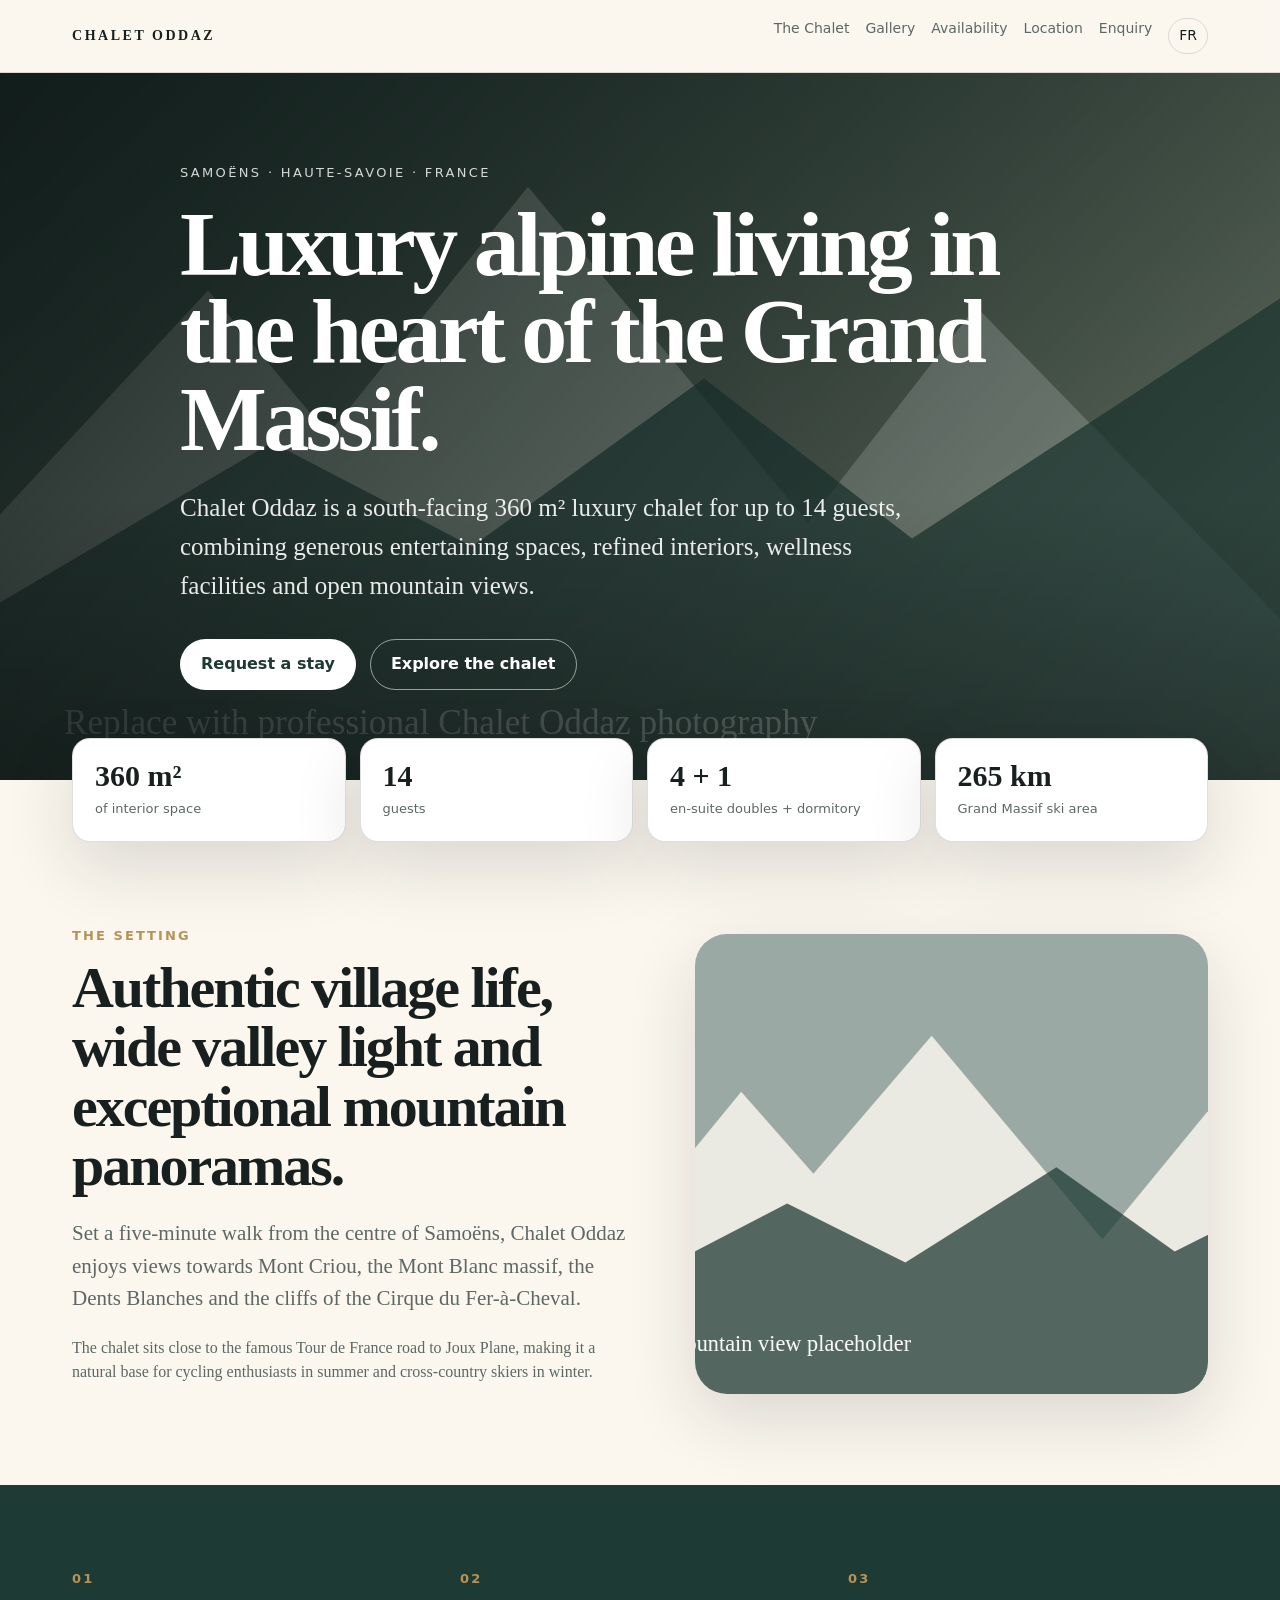
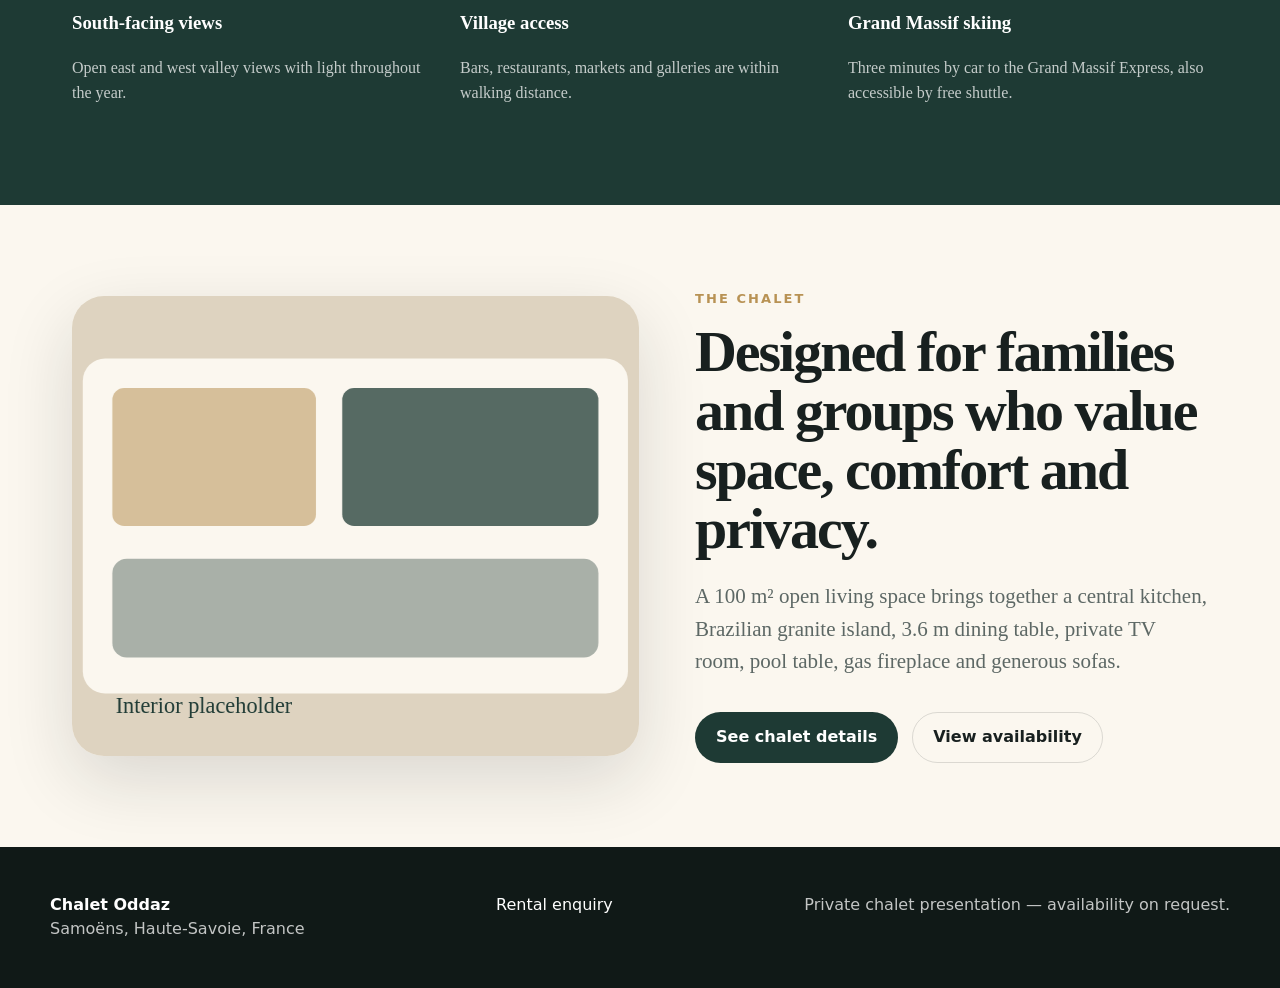
==== index.html @ 664455bd "Add files via upload" ====
<!doctype html>
<html lang="en">
<head>
  <meta charset="utf-8" />
  <meta name="viewport" content="width=device-width, initial-scale=1" />
  <title>Chalet Oddaz Samoëns | Luxury chalet in Haute-Savoie</title>
  <meta name="description" content="A 360 m² luxury chalet in Samoëns, Haute-Savoie, sleeping up to 14 guests with panoramic mountain views, wellness area and year-round alpine living." />
  <link rel="stylesheet" href="/assets/styles.css" />
  <link rel="alternate" hreflang="en" href="/" />
  <link rel="alternate" hreflang="fr" href="/fr/" />
</head>
<body>
<header class="site-header">
  <nav class="nav" aria-label="Main navigation">
    <a class="brand" href="/">Chalet Oddaz</a>
    <div class="nav-links">
      <a href="/chalet/">The Chalet</a>
      <a href="/gallery/">Gallery</a>
      <a href="/availability/">Availability</a>
      <a href="/location/">Location</a>
      <a href="/enquiry/">Enquiry</a>
      <a class="lang" href="/fr/">FR</a>
    </div>
  </nav>
</header>

<main>
<section class="hero">
  <div class="hero-inner">
    <p class="eyebrow">Samoëns · Haute-Savoie · France</p>
    <h1>Luxury alpine living in the heart of the Grand Massif.</h1>
    <p class="hero-copy">Chalet Oddaz is a south-facing 360 m² luxury chalet for up to 14 guests, combining generous entertaining spaces, refined interiors, wellness facilities and open mountain views.</p>
    <div class="actions">
      <a class="button primary" href="/enquiry/">Request a stay</a>
      <a class="button secondary" href="/chalet/">Explore the chalet</a>
    </div>
  </div>
</section>
<section class="feature-strip">
  <div class="stats">
    <div class="stat"><strong>360 m²</strong><span>of interior space</span></div>
    <div class="stat"><strong>14</strong><span>guests</span></div>
    <div class="stat"><strong>4 + 1</strong><span>en-suite doubles + dormitory</span></div>
    <div class="stat"><strong>265 km</strong><span>Grand Massif ski area</span></div>
  </div>
</section>
<section class="section split">
  <div>
    <p class="kicker">The setting</p>
    <h2>Authentic village life, wide valley light and exceptional mountain panoramas.</h2>
    <p class="lead">Set a five-minute walk from the centre of Samoëns, Chalet Oddaz enjoys views towards Mont Criou, the Mont Blanc massif, the Dents Blanches and the cliffs of the Cirque du Fer-à-Cheval.</p>
    <p class="muted">The chalet sits close to the famous Tour de France road to Joux Plane, making it a natural base for cycling enthusiasts in summer and cross-country skiers in winter.</p>
  </div>
  <div class="image-panel second" role="img" aria-label="Mountain view placeholder"></div>
</section>
<section class="band">
  <div class="section grid three">
    <div><p class="kicker">01</p><h3>South-facing views</h3><p class="muted">Open east and west valley views with light throughout the year.</p></div>
    <div><p class="kicker">02</p><h3>Village access</h3><p class="muted">Bars, restaurants, markets and galleries are within walking distance.</p></div>
    <div><p class="kicker">03</p><h3>Grand Massif skiing</h3><p class="muted">Three minutes by car to the Grand Massif Express, also accessible by free shuttle.</p></div>
  </div>
</section>
<section class="section split">
  <div class="image-panel" role="img" aria-label="Interior placeholder"></div>
  <div>
    <p class="kicker">The chalet</p>
    <h2>Designed for families and groups who value space, comfort and privacy.</h2>
    <p class="lead">A 100 m² open living space brings together a central kitchen, Brazilian granite island, 3.6 m dining table, private TV room, pool table, gas fireplace and generous sofas.</p>
    <div class="actions"><a class="button dark" href="/chalet/">See chalet details</a><a class="button light" href="/availability/">View availability</a></div>
  </div>
</section>
</main>

<footer class="footer">
  <div class="footer-inner">
    <div><strong>Chalet Oddaz</strong><br>Samoëns, Haute-Savoie, France</div>
    <div><a href="/enquiry/">Rental enquiry</a></div>
    <div>Private chalet presentation — availability on request.</div>
  </div>
</footer>
<script src="/assets/site.js"></script>
</body>
</html>
---- assets/styles.css ----
:root {
  --ink: #18201f;
  --muted: #5d6865;
  --stone: #f4f0e8;
  --stone-2: #e8dfd1;
  --cream: #fbf7ef;
  --pine: #1e3a34;
  --pine-2: #2d5a4e;
  --gold: #b89254;
  --line: rgba(24, 32, 31, .14);
  --white: #ffffff;
  --shadow: 0 24px 70px rgba(20, 28, 27, .14);
  --radius: 24px;
  font-family: ui-serif, Georgia, Cambria, "Times New Roman", Times, serif;
}

* { box-sizing: border-box; }
html { scroll-behavior: smooth; }
body {
  margin: 0;
  color: var(--ink);
  background: var(--cream);
  line-height: 1.55;
}
a { color: inherit; }
img { max-width: 100%; display: block; }

.site-header {
  position: sticky;
  top: 0;
  z-index: 10;
  background: rgba(251, 247, 239, .90);
  border-bottom: 1px solid var(--line);
  backdrop-filter: blur(14px);
}
.nav {
  max-width: 1180px;
  margin: 0 auto;
  padding: 18px 22px;
  display: flex;
  align-items: center;
  justify-content: space-between;
  gap: 20px;
}
.brand {
  text-decoration: none;
  letter-spacing: .18em;
  text-transform: uppercase;
  font-size: 14px;
  font-weight: 700;
}
.nav-links {
  display: flex;
  flex-wrap: wrap;
  justify-content: flex-end;
  gap: 16px;
  font-family: ui-sans-serif, system-ui, -apple-system, BlinkMacSystemFont, "Segoe UI", sans-serif;
  font-size: 14px;
}
.nav-links a {
  text-decoration: none;
  color: var(--muted);
}
.nav-links a:hover { color: var(--ink); }
.lang {
  border: 1px solid var(--line);
  padding: 6px 10px;
  border-radius: 999px;
  color: var(--ink) !important;
}

.hero {
  min-height: 78vh;
  position: relative;
  display: grid;
  place-items: end start;
  padding: 90px 22px;
  color: var(--white);
  overflow: hidden;
  background: linear-gradient(130deg, rgba(15,26,24,.92), rgba(30,58,52,.48)), url('/assets/hero-placeholder.svg') center/cover no-repeat;
}
.hero::after {
  content: "";
  position: absolute;
  inset: auto 0 0 0;
  height: 40%;
  background: linear-gradient(transparent, rgba(0,0,0,.35));
}
.hero-inner {
  position: relative;
  z-index: 1;
  max-width: 920px;
  margin: 0 auto;
  width: min(1180px, 100%);
}
.eyebrow {
  font-family: ui-sans-serif, system-ui, -apple-system, BlinkMacSystemFont, "Segoe UI", sans-serif;
  text-transform: uppercase;
  letter-spacing: .18em;
  font-size: 13px;
  color: rgba(255,255,255,.82);
  margin: 0 0 18px;
}
h1 {
  margin: 0;
  font-size: clamp(46px, 8vw, 92px);
  line-height: .95;
  letter-spacing: -.04em;
  max-width: 920px;
}
.hero-copy {
  max-width: 760px;
  font-size: clamp(18px, 2.3vw, 25px);
  color: rgba(255,255,255,.90);
  margin: 26px 0 0;
}
.actions { display: flex; flex-wrap: wrap; gap: 14px; margin-top: 34px; }
.button {
  display: inline-flex;
  align-items: center;
  justify-content: center;
  min-height: 48px;
  padding: 12px 20px;
  border-radius: 999px;
  text-decoration: none;
  font-family: ui-sans-serif, system-ui, -apple-system, BlinkMacSystemFont, "Segoe UI", sans-serif;
  font-weight: 650;
  border: 1px solid transparent;
}
.button.primary { background: var(--white); color: var(--pine); }
.button.secondary { border-color: rgba(255,255,255,.55); color: var(--white); }
.button.dark { background: var(--pine); color: var(--white); }
.button.light { border-color: var(--line); color: var(--ink); }

main { overflow: hidden; }
.section {
  max-width: 1180px;
  margin: 0 auto;
  padding: 84px 22px;
}
.section.tight { padding-top: 48px; padding-bottom: 48px; }
.grid { display: grid; gap: 28px; }
.grid.two { grid-template-columns: repeat(2, minmax(0, 1fr)); }
.grid.three { grid-template-columns: repeat(3, minmax(0, 1fr)); }
.grid.four { grid-template-columns: repeat(4, minmax(0, 1fr)); }
.card {
  background: rgba(255,255,255,.62);
  border: 1px solid var(--line);
  border-radius: var(--radius);
  padding: 28px;
  box-shadow: 0 10px 28px rgba(20, 28, 27, .05);
}
.card h3 { margin-top: 0; font-size: 24px; line-height: 1.1; }
.card p:last-child, .card ul:last-child { margin-bottom: 0; }
.kicker {
  font-family: ui-sans-serif, system-ui, -apple-system, BlinkMacSystemFont, "Segoe UI", sans-serif;
  text-transform: uppercase;
  letter-spacing: .16em;
  color: var(--gold);
  font-size: 13px;
  font-weight: 700;
  margin: 0 0 12px;
}
h2 {
  margin: 0 0 22px;
  font-size: clamp(32px, 5vw, 58px);
  line-height: 1.02;
  letter-spacing: -.035em;
}
.lead {
  max-width: 820px;
  font-size: 21px;
  color: var(--muted);
}
.muted { color: var(--muted); }
.feature-strip {
  margin-top: -42px;
  position: relative;
  z-index: 2;
}
.stats {
  max-width: 1180px;
  margin: 0 auto;
  padding: 0 22px;
  display: grid;
  grid-template-columns: repeat(4, minmax(0, 1fr));
  gap: 14px;
}
.stat {
  background: var(--white);
  border-radius: 18px;
  padding: 22px;
  box-shadow: var(--shadow);
  border: 1px solid var(--line);
}
.stat strong { display: block; font-size: 30px; line-height: 1; }
.stat span { display: block; margin-top: 8px; color: var(--muted); font-family: ui-sans-serif, system-ui, -apple-system, BlinkMacSystemFont, "Segoe UI", sans-serif; font-size: 13px; }
.image-panel {
  min-height: 460px;
  border-radius: 32px;
  background: url('/assets/interior-placeholder.svg') center/cover no-repeat;
  box-shadow: var(--shadow);
}
.image-panel.second { background-image: url('/assets/view-placeholder.svg'); }
.split {
  display: grid;
  grid-template-columns: minmax(0, 1.05fr) minmax(0, .95fr);
  gap: 56px;
  align-items: center;
}
.list-clean { padding-left: 20px; }
.list-clean li { margin: 9px 0; }
.band {
  background: var(--pine);
  color: var(--white);
}
.band .muted, .band .lead { color: rgba(255,255,255,.74); }
.gallery-grid {
  display: grid;
  grid-template-columns: repeat(3, minmax(0, 1fr));
  gap: 16px;
}
.placeholder-photo {
  min-height: 270px;
  border-radius: 22px;
  background: linear-gradient(135deg, #d8c9b4, #75877f);
  display: grid;
  place-items: end start;
  padding: 18px;
  color: white;
  font-family: ui-sans-serif, system-ui, -apple-system, BlinkMacSystemFont, "Segoe UI", sans-serif;
  font-weight: 650;
}
.placeholder-photo.tall { min-height: 430px; grid-row: span 2; }
.availability-table {
  width: 100%;
  border-collapse: collapse;
  overflow: hidden;
  border-radius: 18px;
  background: var(--white);
  box-shadow: var(--shadow);
}
.availability-table th,
.availability-table td {
  text-align: left;
  padding: 16px 18px;
  border-bottom: 1px solid var(--line);
  font-family: ui-sans-serif, system-ui, -apple-system, BlinkMacSystemFont, "Segoe UI", sans-serif;
}
.availability-table th { background: var(--stone); font-size: 13px; text-transform: uppercase; letter-spacing: .12em; }
.status {
  display: inline-flex;
  padding: 6px 10px;
  border-radius: 999px;
  font-size: 13px;
  font-weight: 700;
}
.status.available { background: #e4f0e7; color: #245139; }
.status.reserved { background: #eee1d2; color: #6c4722; }
.status.pending { background: #ece8f6; color: #4e3d79; }
.status.closed { background: #eee; color: #555; }
.notice {
  padding: 18px 22px;
  background: var(--stone);
  border: 1px solid var(--line);
  border-radius: 18px;
}
.footer {
  background: #101917;
  color: rgba(255,255,255,.75);
  padding: 46px 22px;
  font-family: ui-sans-serif, system-ui, -apple-system, BlinkMacSystemFont, "Segoe UI", sans-serif;
}
.footer-inner {
  max-width: 1180px;
  margin: 0 auto;
  display: flex;
  flex-wrap: wrap;
  justify-content: space-between;
  gap: 20px;
}
.footer strong { color: white; }
.footer a { color: white; text-decoration: none; }

@media (max-width: 900px) {
  .nav { align-items: flex-start; flex-direction: column; }
  .nav-links { justify-content: flex-start; }
  .grid.two, .grid.three, .grid.four, .split, .stats { grid-template-columns: 1fr; }
  .gallery-grid { grid-template-columns: 1fr; }
  .hero { min-height: 70vh; }
}
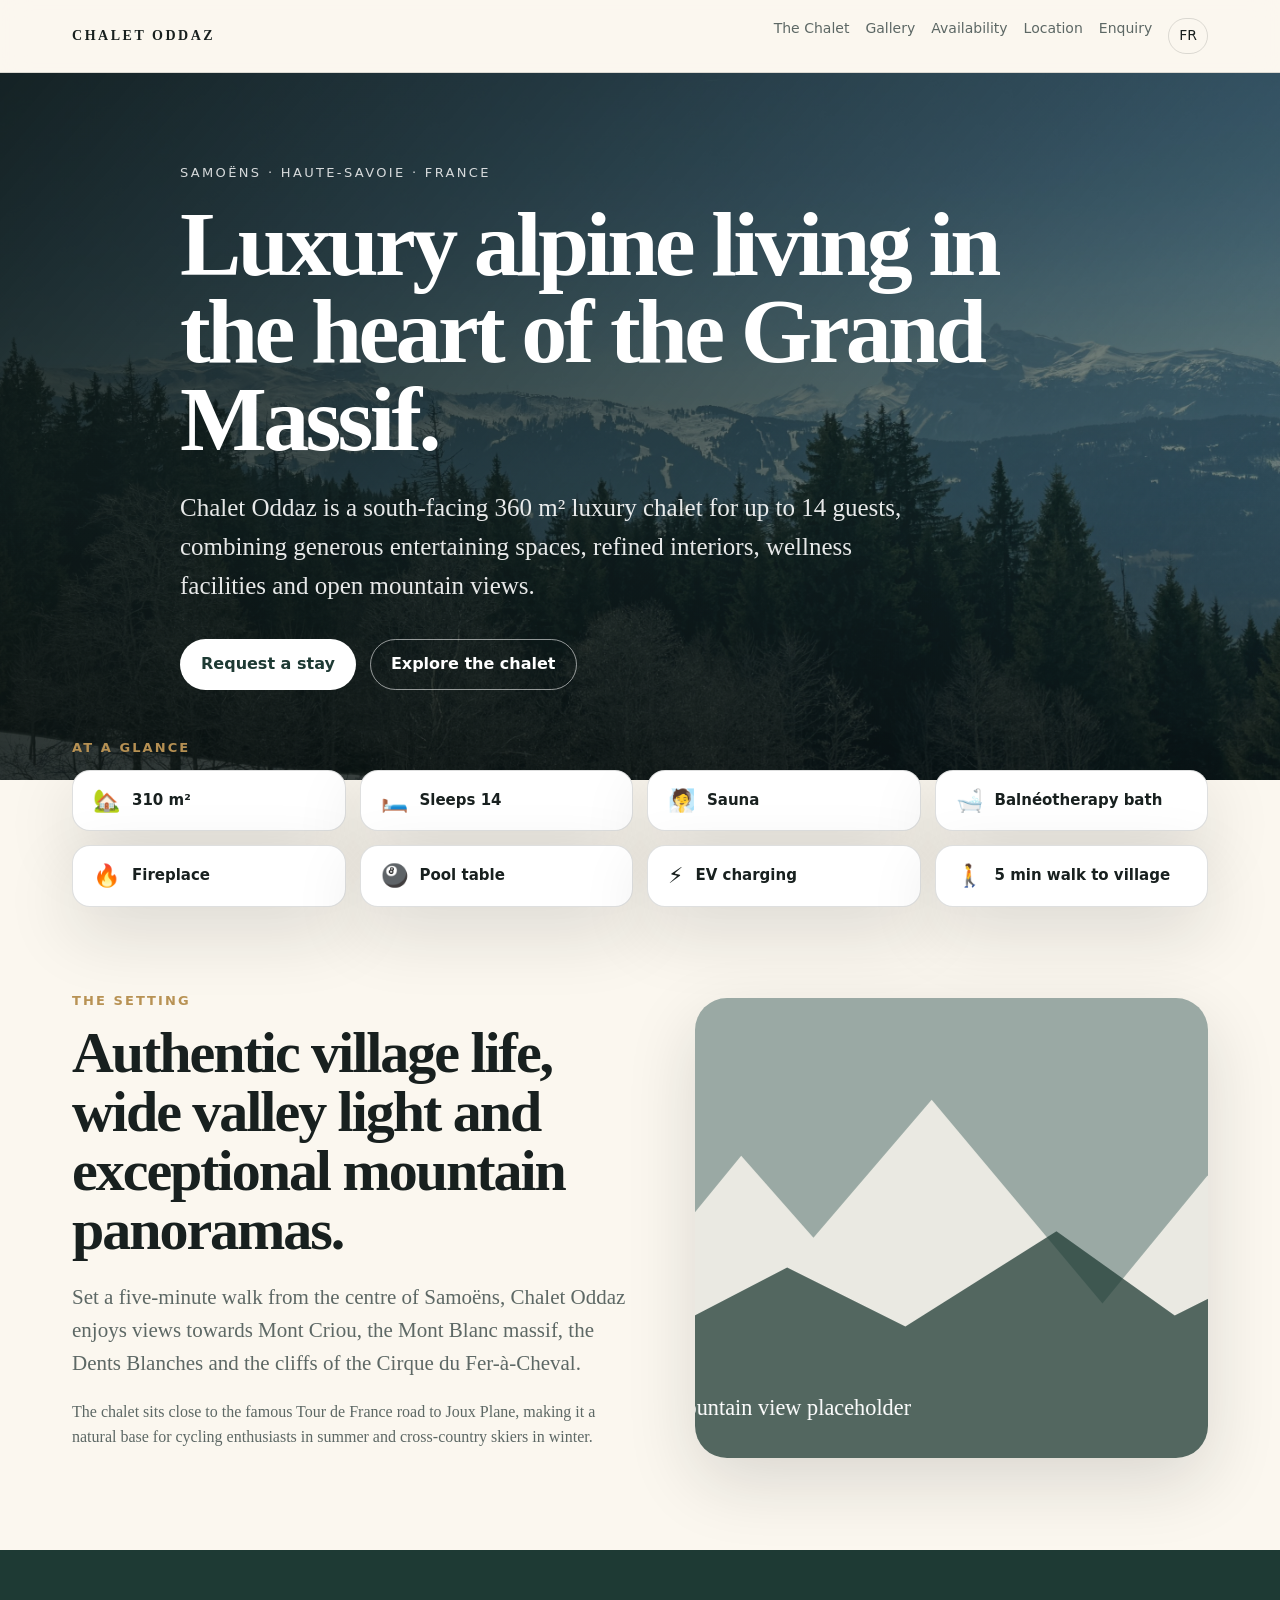
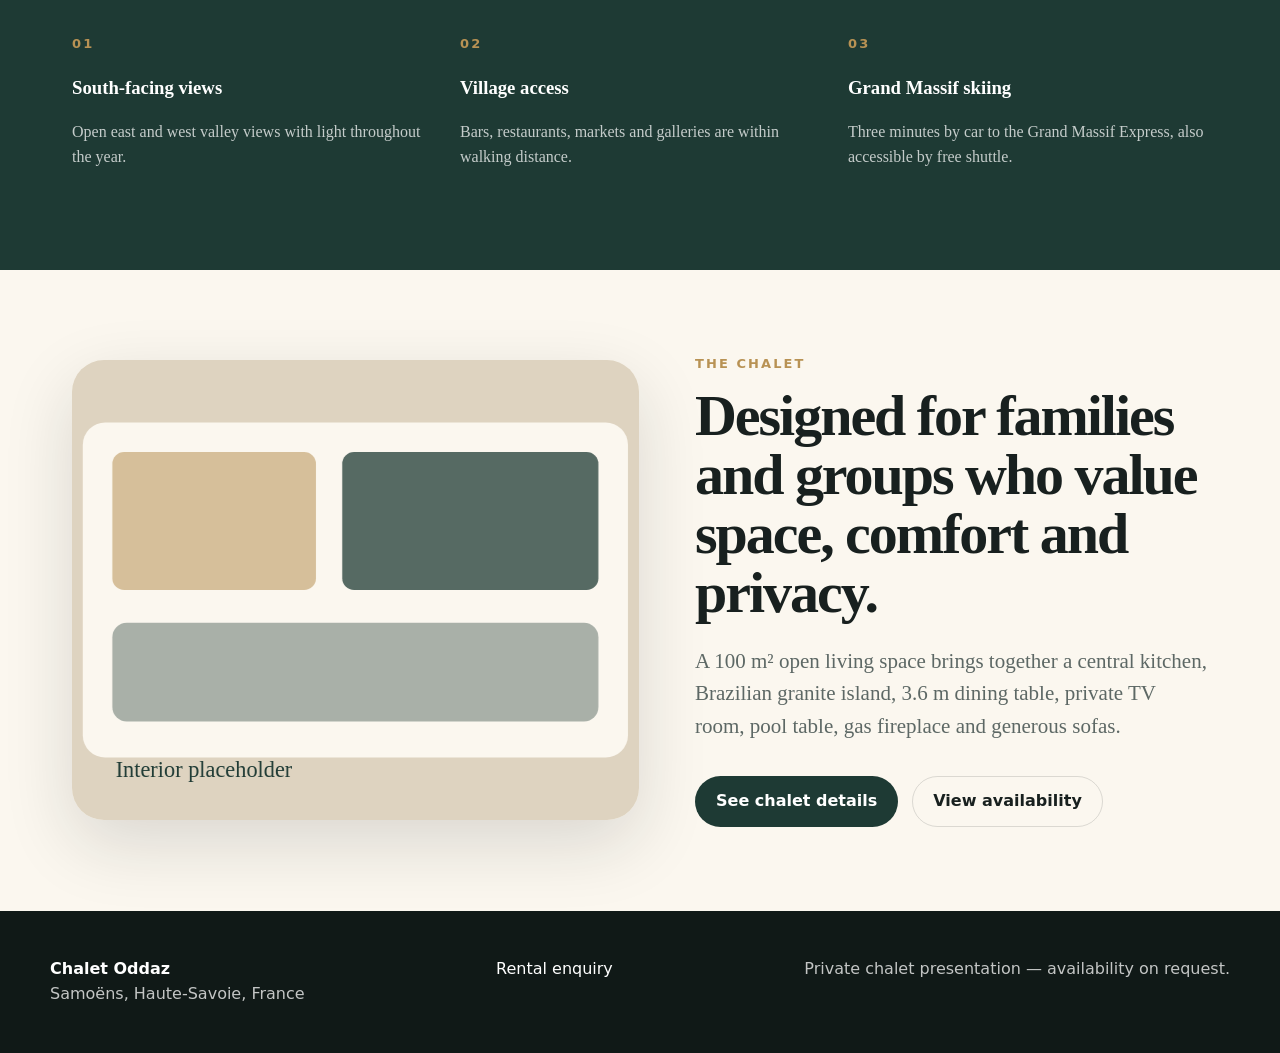
==== commit 779fc04b: "Revamp property overview section with new design and content; replace feature strip with glance sect" ====
--- a/index.html
+++ b/index.html
@@ -36,12 +36,19 @@
     </div>
   </div>
 </section>
-<section class="feature-strip">
-  <div class="stats">
-    <div class="stat"><strong>360 m²</strong><span>of interior space</span></div>
-    <div class="stat"><strong>14</strong><span>guests</span></div>
-    <div class="stat"><strong>4 + 1</strong><span>en-suite doubles + dormitory</span></div>
-    <div class="stat"><strong>265 km</strong><span>Grand Massif ski area</span></div>
+<section class="glance-section">
+  <div class="glance-inner">
+    <p class="kicker">At a Glance</p>
+    <div class="glance-grid">
+      <div class="glance-item"><span class="glance-icon" aria-hidden="true">🏡</span><span>310 m²</span></div>
+      <div class="glance-item"><span class="glance-icon" aria-hidden="true">🛏️</span><span>Sleeps 14</span></div>
+      <div class="glance-item"><span class="glance-icon" aria-hidden="true">🧖</span><span>Sauna</span></div>
+      <div class="glance-item"><span class="glance-icon" aria-hidden="true">🛁</span><span>Balnéotherapy bath</span></div>
+      <div class="glance-item"><span class="glance-icon" aria-hidden="true">🔥</span><span>Fireplace</span></div>
+      <div class="glance-item"><span class="glance-icon" aria-hidden="true">🎱</span><span>Pool table</span></div>
+      <div class="glance-item"><span class="glance-icon" aria-hidden="true">⚡</span><span>EV charging</span></div>
+      <div class="glance-item"><span class="glance-icon" aria-hidden="true">🚶</span><span>5 min walk to village</span></div>
+    </div>
   </div>
 </section>
 <section class="section split">
--- a/assets/styles.css
+++ b/assets/styles.css
@@ -78,7 +78,7 @@
   padding: 90px 22px;
   color: var(--white);
   overflow: hidden;
-  background: linear-gradient(130deg, rgba(15,26,24,.92), rgba(30,58,52,.48)), url('/assets/hero-placeholder.svg') center/cover no-repeat;
+  background: linear-gradient(130deg, rgba(15,26,24,.92), rgba(30,58,52,.48)), url('/assets/photos/IMG_6792.jpeg') center/cover no-repeat;
 }
 .hero::after {
   content: "";
@@ -174,6 +174,39 @@
   color: var(--muted);
 }
 .muted { color: var(--muted); }
+.glance-section {
+  margin-top: -42px;
+  position: relative;
+  z-index: 2;
+}
+.glance-inner {
+  max-width: 1180px;
+  margin: 0 auto;
+  padding: 0 22px;
+}
+.glance-grid {
+  display: grid;
+  grid-template-columns: repeat(4, minmax(0, 1fr));
+  gap: 14px;
+}
+.glance-item {
+  display: flex;
+  align-items: center;
+  gap: 12px;
+  background: var(--white);
+  border-radius: 18px;
+  padding: 18px 20px;
+  box-shadow: var(--shadow);
+  border: 1px solid var(--line);
+  font-family: ui-sans-serif, system-ui, -apple-system, BlinkMacSystemFont, "Segoe UI", sans-serif;
+  font-size: 15px;
+  font-weight: 600;
+}
+.glance-icon {
+  font-size: 22px;
+  line-height: 1;
+  flex-shrink: 0;
+}
 .feature-strip {
   margin-top: -42px;
   position: relative;
@@ -216,10 +249,27 @@
   color: var(--white);
 }
 .band .muted, .band .lead { color: rgba(255,255,255,.74); }
+.gallery-section + .gallery-section {
+  padding-top: 0;
+}
 .gallery-grid {
   display: grid;
   grid-template-columns: repeat(3, minmax(0, 1fr));
   gap: 16px;
+}
+.gallery-photo {
+  margin: 0;
+  border-radius: 22px;
+  overflow: hidden;
+  background: var(--stone-2);
+  box-shadow: var(--shadow);
+}
+.gallery-photo img {
+  width: 100%;
+  height: 100%;
+  min-height: 270px;
+  object-fit: cover;
+  aspect-ratio: 4 / 3;
 }
 .placeholder-photo {
   min-height: 270px;
@@ -283,10 +333,14 @@
 .footer strong { color: white; }
 .footer a { color: white; text-decoration: none; }
 
+@media (max-width: 1100px) {
+  .glance-grid { grid-template-columns: repeat(2, minmax(0, 1fr)); }
+}
+
 @media (max-width: 900px) {
   .nav { align-items: flex-start; flex-direction: column; }
   .nav-links { justify-content: flex-start; }
-  .grid.two, .grid.three, .grid.four, .split, .stats { grid-template-columns: 1fr; }
+  .grid.two, .grid.three, .grid.four, .split, .stats, .glance-grid { grid-template-columns: 1fr; }
   .gallery-grid { grid-template-columns: 1fr; }
   .hero { min-height: 70vh; }
 }
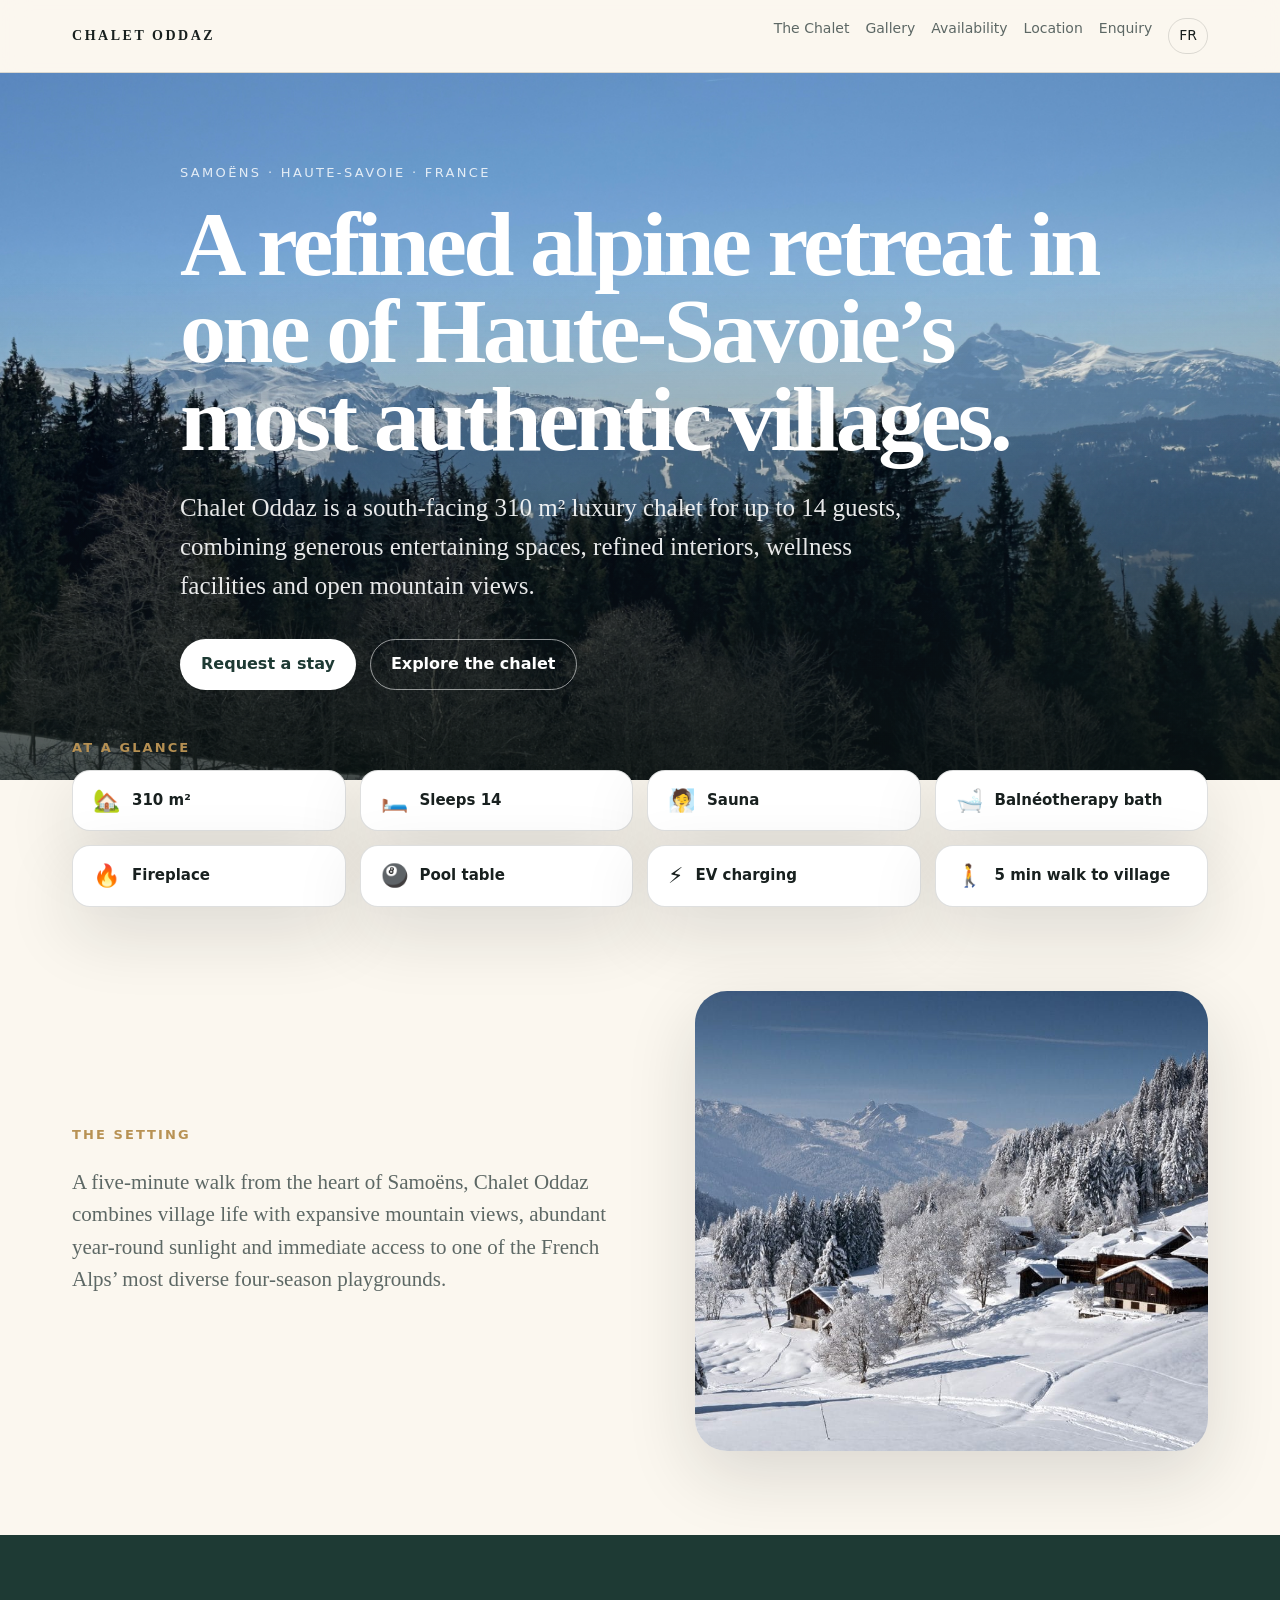
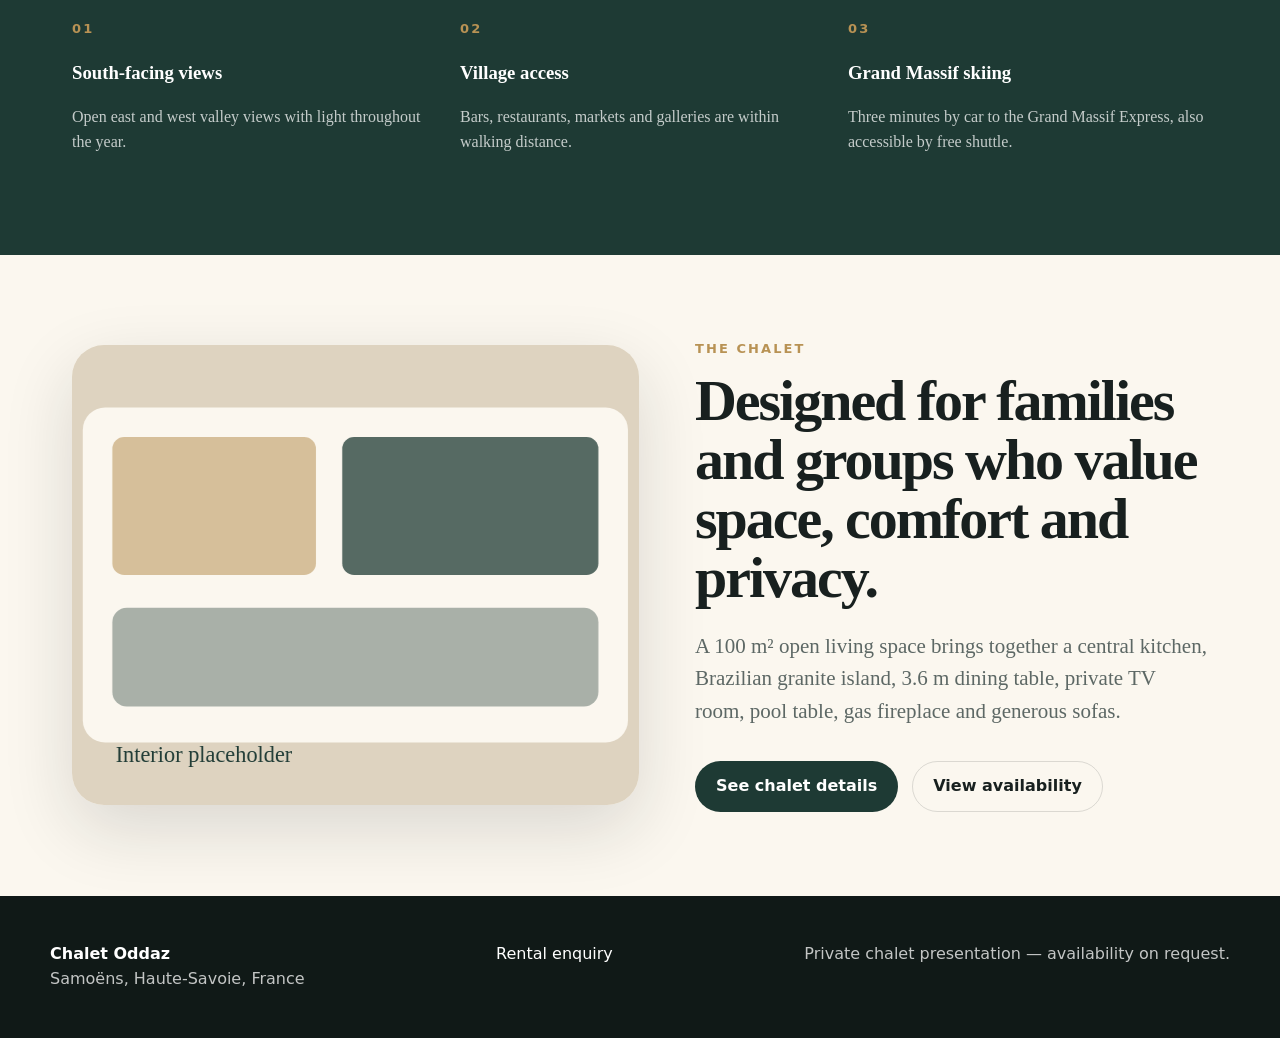
==== commit b5cde338: "Refresh homepage content and improve enquiry and availability UX. Add a calendar-based availability " ====
--- a/index.html
+++ b/index.html
@@ -4,7 +4,7 @@
   <meta charset="utf-8" />
   <meta name="viewport" content="width=device-width, initial-scale=1" />
   <title>Chalet Oddaz Samoëns | Luxury chalet in Haute-Savoie</title>
-  <meta name="description" content="A 360 m² luxury chalet in Samoëns, Haute-Savoie, sleeping up to 14 guests with panoramic mountain views, wellness area and year-round alpine living." />
+  <meta name="description" content="A 310 m² luxury chalet in Samoëns, Haute-Savoie, sleeping up to 14 guests with panoramic mountain views, wellness area and year-round alpine living." />
   <link rel="stylesheet" href="/assets/styles.css" />
   <link rel="alternate" hreflang="en" href="/" />
   <link rel="alternate" hreflang="fr" href="/fr/" />
@@ -28,8 +28,8 @@
 <section class="hero">
   <div class="hero-inner">
     <p class="eyebrow">Samoëns · Haute-Savoie · France</p>
-    <h1>Luxury alpine living in the heart of the Grand Massif.</h1>
-    <p class="hero-copy">Chalet Oddaz is a south-facing 360 m² luxury chalet for up to 14 guests, combining generous entertaining spaces, refined interiors, wellness facilities and open mountain views.</p>
+    <h1>A refined alpine retreat in one of Haute-Savoie’s most authentic villages.</h1>
+    <p class="hero-copy">Chalet Oddaz is a south-facing 310 m² luxury chalet for up to 14 guests, combining generous entertaining spaces, refined interiors, wellness facilities and open mountain views.</p>
     <div class="actions">
       <a class="button primary" href="/enquiry/">Request a stay</a>
       <a class="button secondary" href="/chalet/">Explore the chalet</a>
@@ -54,11 +54,9 @@
 <section class="section split">
   <div>
     <p class="kicker">The setting</p>
-    <h2>Authentic village life, wide valley light and exceptional mountain panoramas.</h2>
-    <p class="lead">Set a five-minute walk from the centre of Samoëns, Chalet Oddaz enjoys views towards Mont Criou, the Mont Blanc massif, the Dents Blanches and the cliffs of the Cirque du Fer-à-Cheval.</p>
-    <p class="muted">The chalet sits close to the famous Tour de France road to Joux Plane, making it a natural base for cycling enthusiasts in summer and cross-country skiers in winter.</p>
+    <p class="lead">A five-minute walk from the heart of Samoëns, Chalet Oddaz combines village life with expansive mountain views, abundant year-round sunlight and immediate access to one of the French Alps’ most diverse four-season playgrounds.</p>
   </div>
-  <div class="image-panel second" role="img" aria-label="Mountain view placeholder"></div>
+  <div class="image-panel second" role="img" aria-label="Samoëns village and mountain landscape"></div>
 </section>
 <section class="band">
   <div class="section grid three">
--- a/assets/styles.css
+++ b/assets/styles.css
@@ -78,14 +78,16 @@
   padding: 90px 22px;
   color: var(--white);
   overflow: hidden;
-  background: linear-gradient(130deg, rgba(15,26,24,.92), rgba(30,58,52,.48)), url('/assets/photos/IMG_6792.jpeg') center/cover no-repeat;
+  background:
+    linear-gradient(to top, rgba(15,26,24,.72) 0%, rgba(15,26,24,.22) 42%, transparent 72%),
+    url('/assets/photos/IMG_6792.jpeg') center/cover no-repeat;
 }
 .hero::after {
   content: "";
   position: absolute;
   inset: auto 0 0 0;
-  height: 40%;
-  background: linear-gradient(transparent, rgba(0,0,0,.35));
+  height: 28%;
+  background: linear-gradient(transparent, rgba(0,0,0,.12));
 }
 .hero-inner {
   position: relative;
@@ -132,6 +134,10 @@
 .button.secondary { border-color: rgba(255,255,255,.55); color: var(--white); }
 .button.dark { background: var(--pine); color: var(--white); }
 .button.light { border-color: var(--line); color: var(--ink); }
+button.button {
+  cursor: pointer;
+  font-family: ui-sans-serif, system-ui, -apple-system, BlinkMacSystemFont, "Segoe UI", sans-serif;
+}
 
 main { overflow: hidden; }
 .section {
@@ -235,7 +241,7 @@
   background: url('/assets/interior-placeholder.svg') center/cover no-repeat;
   box-shadow: var(--shadow);
 }
-.image-panel.second { background-image: url('/assets/view-placeholder.svg'); }
+.image-panel.second { background-image: url('/assets/photos/mairie-paysage-samoens.jpg'); }
 .split {
   display: grid;
   grid-template-columns: minmax(0, 1.05fr) minmax(0, .95fr);
@@ -283,6 +289,85 @@
   font-weight: 650;
 }
 .placeholder-photo.tall { min-height: 430px; grid-row: span 2; }
+.availability-calendar {
+  display: grid;
+  gap: 28px;
+}
+.calendar-legend {
+  display: flex;
+  flex-wrap: wrap;
+  gap: 12px 18px;
+  font-family: ui-sans-serif, system-ui, -apple-system, BlinkMacSystemFont, "Segoe UI", sans-serif;
+  font-size: 14px;
+}
+.calendar-legend-item {
+  display: inline-flex;
+  align-items: center;
+  gap: 8px;
+}
+.calendar-legend-swatch {
+  width: 14px;
+  height: 14px;
+  border-radius: 4px;
+  border: 1px solid var(--line);
+}
+.calendar-months {
+  display: grid;
+  grid-template-columns: repeat(auto-fit, minmax(280px, 1fr));
+  gap: 22px;
+}
+.calendar-month {
+  background: var(--white);
+  border: 1px solid var(--line);
+  border-radius: 18px;
+  box-shadow: var(--shadow);
+  padding: 18px;
+}
+.calendar-month-title {
+  margin: 0 0 14px;
+  font-size: 22px;
+}
+.calendar-grid {
+  display: grid;
+  grid-template-columns: repeat(7, minmax(0, 1fr));
+  gap: 6px;
+}
+.calendar-weekday {
+  text-align: center;
+  font-family: ui-sans-serif, system-ui, -apple-system, BlinkMacSystemFont, "Segoe UI", sans-serif;
+  font-size: 11px;
+  font-weight: 700;
+  letter-spacing: .08em;
+  text-transform: uppercase;
+  color: var(--muted);
+  padding-bottom: 4px;
+}
+.calendar-day {
+  aspect-ratio: 1;
+  display: grid;
+  place-items: center;
+  border-radius: 10px;
+  font-family: ui-sans-serif, system-ui, -apple-system, BlinkMacSystemFont, "Segoe UI", sans-serif;
+  font-size: 13px;
+  font-weight: 600;
+  background: var(--cream);
+  border: 1px solid transparent;
+}
+.calendar-day.empty {
+  background: transparent;
+  border-color: transparent;
+}
+.calendar-day.open {
+  color: var(--muted);
+}
+.calendar-day.available { background: #e4f0e7; color: #245139; }
+.calendar-day.pending { background: #ece8f6; color: #4e3d79; }
+.calendar-day.reserved { background: #eee1d2; color: #6c4722; }
+.calendar-day.closed { background: #eee; color: #555; }
+.calendar-legend-swatch.available { background: #e4f0e7; }
+.calendar-legend-swatch.pending { background: #ece8f6; }
+.calendar-legend-swatch.reserved { background: #eee1d2; }
+.calendar-legend-swatch.closed { background: #eee; }
 .availability-table {
   width: 100%;
   border-collapse: collapse;
@@ -316,6 +401,92 @@
   border: 1px solid var(--line);
   border-radius: 18px;
 }
+.enquiry-dialog {
+  border: none;
+  border-radius: 24px;
+  padding: 0;
+  width: min(620px, calc(100% - 40px));
+  max-height: calc(100vh - 40px);
+  overflow: auto;
+  box-shadow: var(--shadow);
+}
+.enquiry-dialog::backdrop {
+  background: rgba(15, 26, 24, .5);
+}
+.enquiry-dialog-inner {
+  position: relative;
+  padding: 28px;
+}
+.enquiry-dialog-inner h3 {
+  margin: 0 0 8px;
+  font-size: 28px;
+}
+.enquiry-close {
+  position: absolute;
+  top: 16px;
+  right: 16px;
+  width: 40px;
+  height: 40px;
+  border: 1px solid var(--line);
+  border-radius: 999px;
+  background: var(--white);
+  color: var(--ink);
+  font-size: 24px;
+  line-height: 1;
+  cursor: pointer;
+}
+.enquiry-form {
+  display: grid;
+  gap: 18px;
+  margin-top: 22px;
+}
+.form-grid.two {
+  display: grid;
+  grid-template-columns: repeat(2, minmax(0, 1fr));
+  gap: 18px;
+}
+.form-field {
+  display: grid;
+  gap: 8px;
+}
+.form-field label {
+  font-family: ui-sans-serif, system-ui, -apple-system, BlinkMacSystemFont, "Segoe UI", sans-serif;
+  font-size: 13px;
+  font-weight: 700;
+  letter-spacing: .06em;
+  text-transform: uppercase;
+  color: var(--muted);
+}
+.form-field input,
+.form-field textarea {
+  width: 100%;
+  border: 1px solid var(--line);
+  border-radius: 14px;
+  padding: 12px 14px;
+  font: inherit;
+  color: var(--ink);
+  background: var(--white);
+}
+.form-field input:focus,
+.form-field textarea:focus {
+  outline: 2px solid rgba(30, 58, 52, .25);
+  border-color: var(--pine-2);
+}
+.form-feedback {
+  margin: 0;
+  padding: 12px 14px;
+  border-radius: 14px;
+  font-family: ui-sans-serif, system-ui, -apple-system, BlinkMacSystemFont, "Segoe UI", sans-serif;
+  font-size: 14px;
+}
+.form-feedback.success {
+  background: #e4f0e7;
+  color: #245139;
+}
+.form-feedback.error {
+  background: #f8e8e8;
+  color: #7a2f2f;
+}
 .footer {
   background: #101917;
   color: rgba(255,255,255,.75);
@@ -340,7 +511,7 @@
 @media (max-width: 900px) {
   .nav { align-items: flex-start; flex-direction: column; }
   .nav-links { justify-content: flex-start; }
-  .grid.two, .grid.three, .grid.four, .split, .stats, .glance-grid { grid-template-columns: 1fr; }
+  .grid.two, .grid.three, .grid.four, .split, .stats, .glance-grid, .form-grid.two { grid-template-columns: 1fr; }
   .gallery-grid { grid-template-columns: 1fr; }
   .hero { min-height: 70vh; }
 }
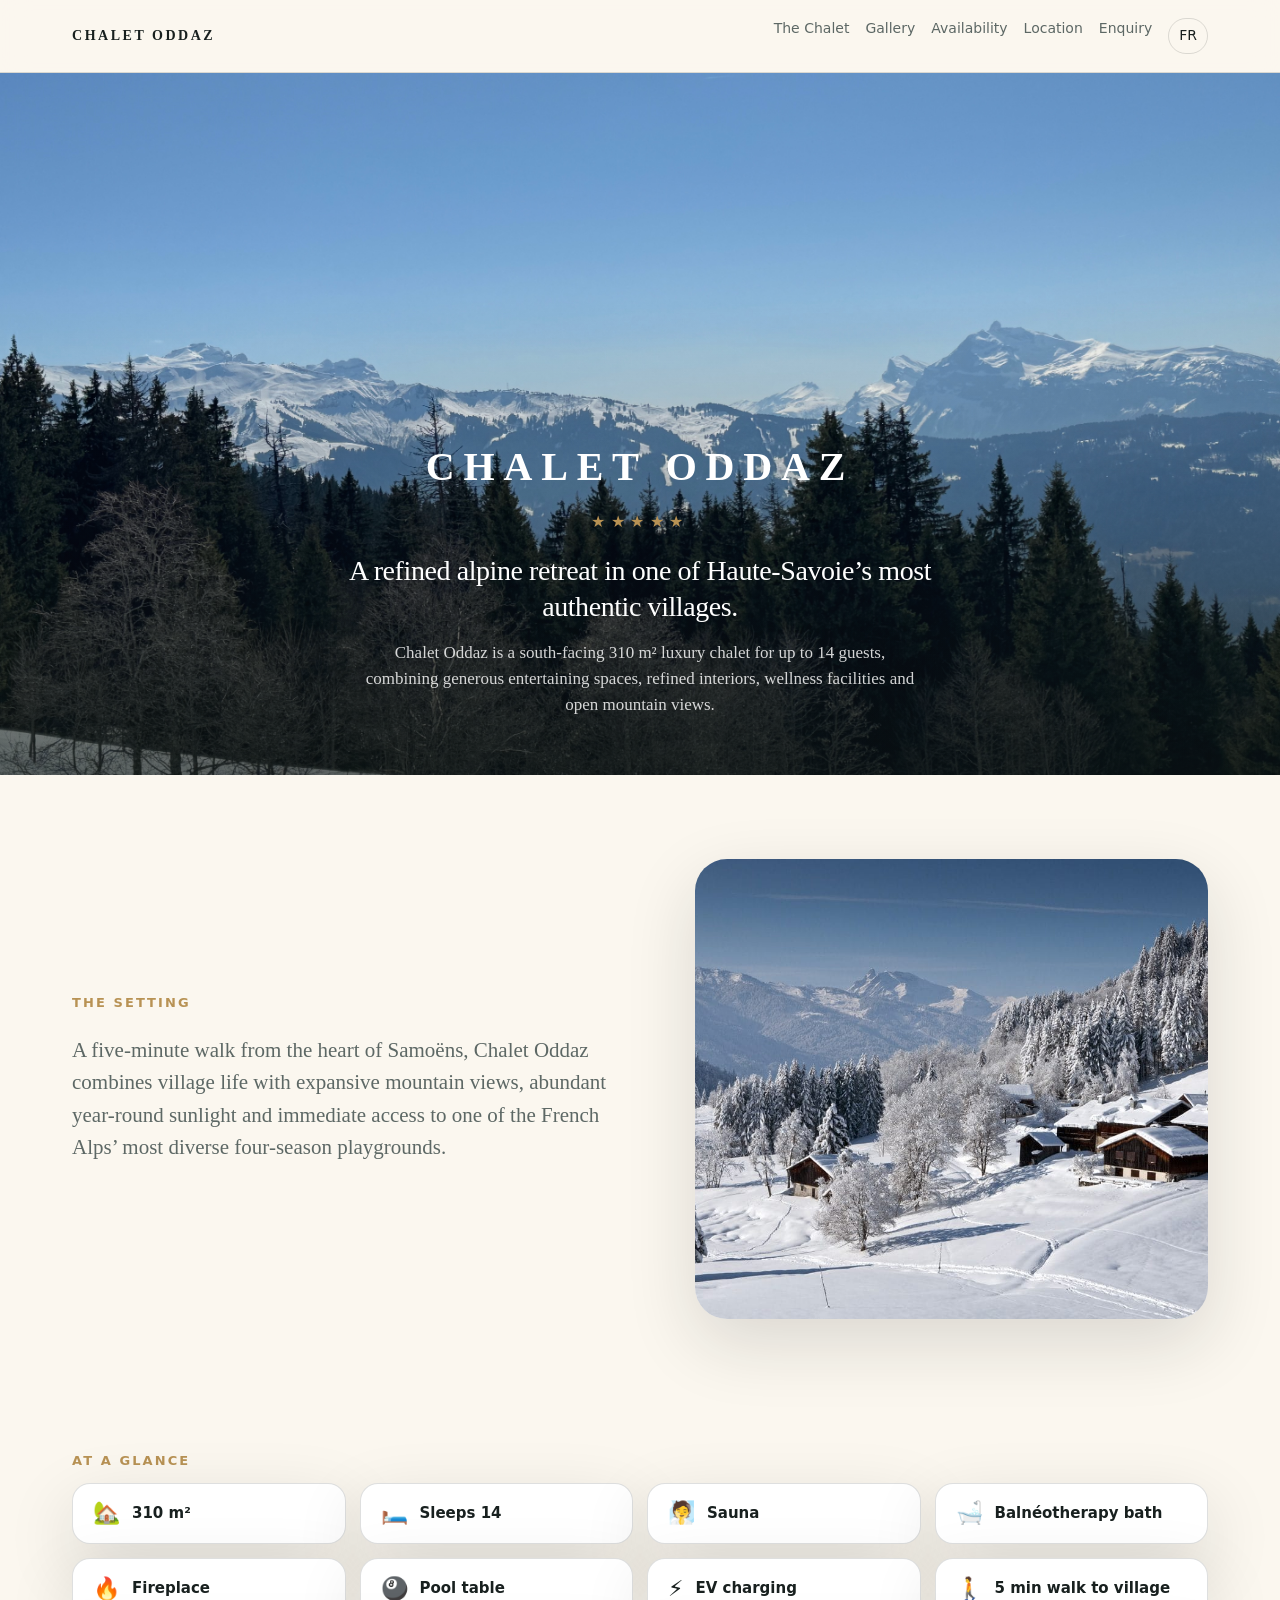
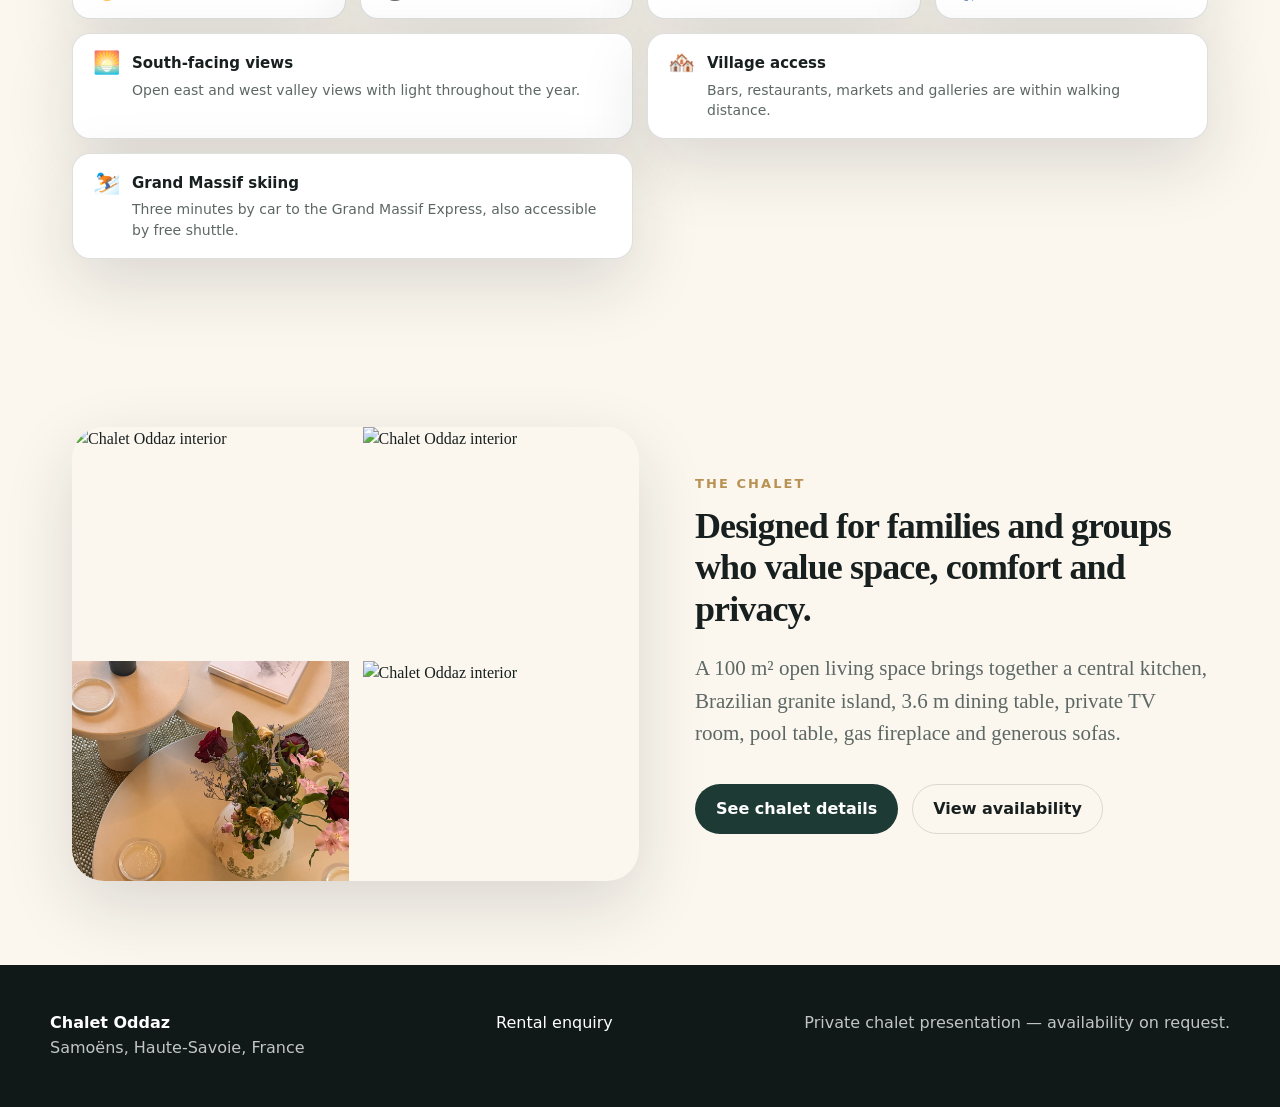
==== commit 9aa75084: "Refine homepage hero and restructure content sections. Center the hero on Chalet Oddaz branding, reo" ====
--- a/index.html
+++ b/index.html
@@ -27,16 +27,20 @@
 <main>
 <section class="hero">
   <div class="hero-inner">
-    <p class="eyebrow">Samoëns · Haute-Savoie · France</p>
+    <p class="hero-brand">Chalet Oddaz</p>
+    <p class="hero-stars" aria-hidden="true">★★★★★</p>
     <h1>A refined alpine retreat in one of Haute-Savoie’s most authentic villages.</h1>
     <p class="hero-copy">Chalet Oddaz is a south-facing 310 m² luxury chalet for up to 14 guests, combining generous entertaining spaces, refined interiors, wellness facilities and open mountain views.</p>
-    <div class="actions">
-      <a class="button primary" href="/enquiry/">Request a stay</a>
-      <a class="button secondary" href="/chalet/">Explore the chalet</a>
-    </div>
   </div>
 </section>
-<section class="glance-section">
+<section class="section split setting-section">
+  <div>
+    <p class="kicker">The setting</p>
+    <p class="lead">A five-minute walk from the heart of Samoëns, Chalet Oddaz combines village life with expansive mountain views, abundant year-round sunlight and immediate access to one of the French Alps’ most diverse four-season playgrounds.</p>
+  </div>
+  <div class="image-panel second" role="img" aria-label="Samoëns village and mountain landscape"></div>
+</section>
+<section class="section glance-section">
   <div class="glance-inner">
     <p class="kicker">At a Glance</p>
     <div class="glance-grid">
@@ -48,25 +52,19 @@
       <div class="glance-item"><span class="glance-icon" aria-hidden="true">🎱</span><span>Pool table</span></div>
       <div class="glance-item"><span class="glance-icon" aria-hidden="true">⚡</span><span>EV charging</span></div>
       <div class="glance-item"><span class="glance-icon" aria-hidden="true">🚶</span><span>5 min walk to village</span></div>
+      <div class="glance-item glance-item-wide"><span class="glance-icon" aria-hidden="true">🌅</span><div><strong>South-facing views</strong><p class="muted">Open east and west valley views with light throughout the year.</p></div></div>
+      <div class="glance-item glance-item-wide"><span class="glance-icon" aria-hidden="true">🏘️</span><div><strong>Village access</strong><p class="muted">Bars, restaurants, markets and galleries are within walking distance.</p></div></div>
+      <div class="glance-item glance-item-wide"><span class="glance-icon" aria-hidden="true">⛷️</span><div><strong>Grand Massif skiing</strong><p class="muted">Three minutes by car to the Grand Massif Express, also accessible by free shuttle.</p></div></div>
     </div>
   </div>
 </section>
-<section class="section split">
-  <div>
-    <p class="kicker">The setting</p>
-    <p class="lead">A five-minute walk from the heart of Samoëns, Chalet Oddaz combines village life with expansive mountain views, abundant year-round sunlight and immediate access to one of the French Alps’ most diverse four-season playgrounds.</p>
+<section class="section split chalet-section">
+  <div class="photo-grid" aria-label="Chalet interior photography">
+    <img src="/assets/photos/IMG_7644.jpeg" alt="Chalet Oddaz interior" />
+    <img src="/assets/photos/IMG_1676.jpeg" alt="Chalet Oddaz interior" />
+    <img src="/assets/photos/IMG_1644.jpeg" alt="Chalet Oddaz interior" />
+    <img src="/assets/photos/IMG_1575.jpeg" alt="Chalet Oddaz interior" />
   </div>
-  <div class="image-panel second" role="img" aria-label="Samoëns village and mountain landscape"></div>
-</section>
-<section class="band">
-  <div class="section grid three">
-    <div><p class="kicker">01</p><h3>South-facing views</h3><p class="muted">Open east and west valley views with light throughout the year.</p></div>
-    <div><p class="kicker">02</p><h3>Village access</h3><p class="muted">Bars, restaurants, markets and galleries are within walking distance.</p></div>
-    <div><p class="kicker">03</p><h3>Grand Massif skiing</h3><p class="muted">Three minutes by car to the Grand Massif Express, also accessible by free shuttle.</p></div>
-  </div>
-</section>
-<section class="section split">
-  <div class="image-panel" role="img" aria-label="Interior placeholder"></div>
   <div>
     <p class="kicker">The chalet</p>
     <h2>Designed for families and groups who value space, comfort and privacy.</h2>
--- a/assets/styles.css
+++ b/assets/styles.css
@@ -74,12 +74,12 @@
   min-height: 78vh;
   position: relative;
   display: grid;
-  place-items: end start;
-  padding: 90px 22px;
+  place-items: end center;
+  padding: 48px 22px 56px;
   color: var(--white);
   overflow: hidden;
   background:
-    linear-gradient(to top, rgba(15,26,24,.72) 0%, rgba(15,26,24,.22) 42%, transparent 72%),
+    linear-gradient(to top, rgba(15,26,24,.62) 0%, rgba(15,26,24,.16) 38%, transparent 68%),
     url('/assets/photos/IMG_6792.jpeg') center/cover no-repeat;
 }
 .hero::after {
@@ -92,9 +92,23 @@
 .hero-inner {
   position: relative;
   z-index: 1;
-  max-width: 920px;
+  max-width: 720px;
   margin: 0 auto;
   width: min(1180px, 100%);
+  text-align: center;
+}
+.hero-brand {
+  margin: 0 0 12px;
+  font-size: clamp(26px, 4vw, 40px);
+  letter-spacing: .22em;
+  text-transform: uppercase;
+  font-weight: 700;
+}
+.hero-stars {
+  margin: 0 0 18px;
+  letter-spacing: .35em;
+  color: var(--gold);
+  font-size: 16px;
 }
 .eyebrow {
   font-family: ui-sans-serif, system-ui, -apple-system, BlinkMacSystemFont, "Segoe UI", sans-serif;
@@ -111,11 +125,19 @@
   letter-spacing: -.04em;
   max-width: 920px;
 }
+.hero h1 {
+  font-size: clamp(20px, 2.8vw, 28px);
+  line-height: 1.3;
+  letter-spacing: -.015em;
+  max-width: 620px;
+  margin: 0 auto;
+  font-weight: 400;
+}
 .hero-copy {
-  max-width: 760px;
-  font-size: clamp(18px, 2.3vw, 25px);
-  color: rgba(255,255,255,.90);
-  margin: 26px 0 0;
+  max-width: 560px;
+  font-size: clamp(15px, 1.6vw, 17px);
+  color: rgba(255,255,255,.82);
+  margin: 14px auto 0;
 }
 .actions { display: flex; flex-wrap: wrap; gap: 14px; margin-top: 34px; }
 .button {
@@ -181,14 +203,15 @@
 }
 .muted { color: var(--muted); }
 .glance-section {
-  margin-top: -42px;
   position: relative;
   z-index: 2;
 }
+.glance-section.section {
+  padding-top: 48px;
+}
 .glance-inner {
   max-width: 1180px;
   margin: 0 auto;
-  padding: 0 22px;
 }
 .glance-grid {
   display: grid;
@@ -208,6 +231,20 @@
   font-size: 15px;
   font-weight: 600;
 }
+.glance-item-wide {
+  align-items: flex-start;
+  grid-column: span 2;
+}
+.glance-item-wide strong {
+  display: block;
+  margin-bottom: 4px;
+}
+.glance-item-wide .muted {
+  margin: 0;
+  font-weight: 400;
+  font-size: 14px;
+  line-height: 1.45;
+}
 .glance-icon {
   font-size: 22px;
   line-height: 1;
@@ -242,6 +279,26 @@
   box-shadow: var(--shadow);
 }
 .image-panel.second { background-image: url('/assets/photos/mairie-paysage-samoens.jpg'); }
+.photo-grid {
+  display: grid;
+  grid-template-columns: repeat(2, minmax(0, 1fr));
+  gap: 14px;
+  border-radius: 32px;
+  overflow: hidden;
+  box-shadow: var(--shadow);
+}
+.photo-grid img {
+  width: 100%;
+  height: 100%;
+  min-height: 220px;
+  object-fit: cover;
+  aspect-ratio: 4 / 3;
+}
+.chalet-section h2 {
+  font-size: clamp(24px, 3.5vw, 36px);
+  line-height: 1.15;
+  letter-spacing: -.025em;
+}
 .split {
   display: grid;
   grid-template-columns: minmax(0, 1.05fr) minmax(0, .95fr);
@@ -512,6 +569,7 @@
   .nav { align-items: flex-start; flex-direction: column; }
   .nav-links { justify-content: flex-start; }
   .grid.two, .grid.three, .grid.four, .split, .stats, .glance-grid, .form-grid.two { grid-template-columns: 1fr; }
+  .glance-item-wide { grid-column: span 1; }
   .gallery-grid { grid-template-columns: 1fr; }
   .hero { min-height: 70vh; }
 }
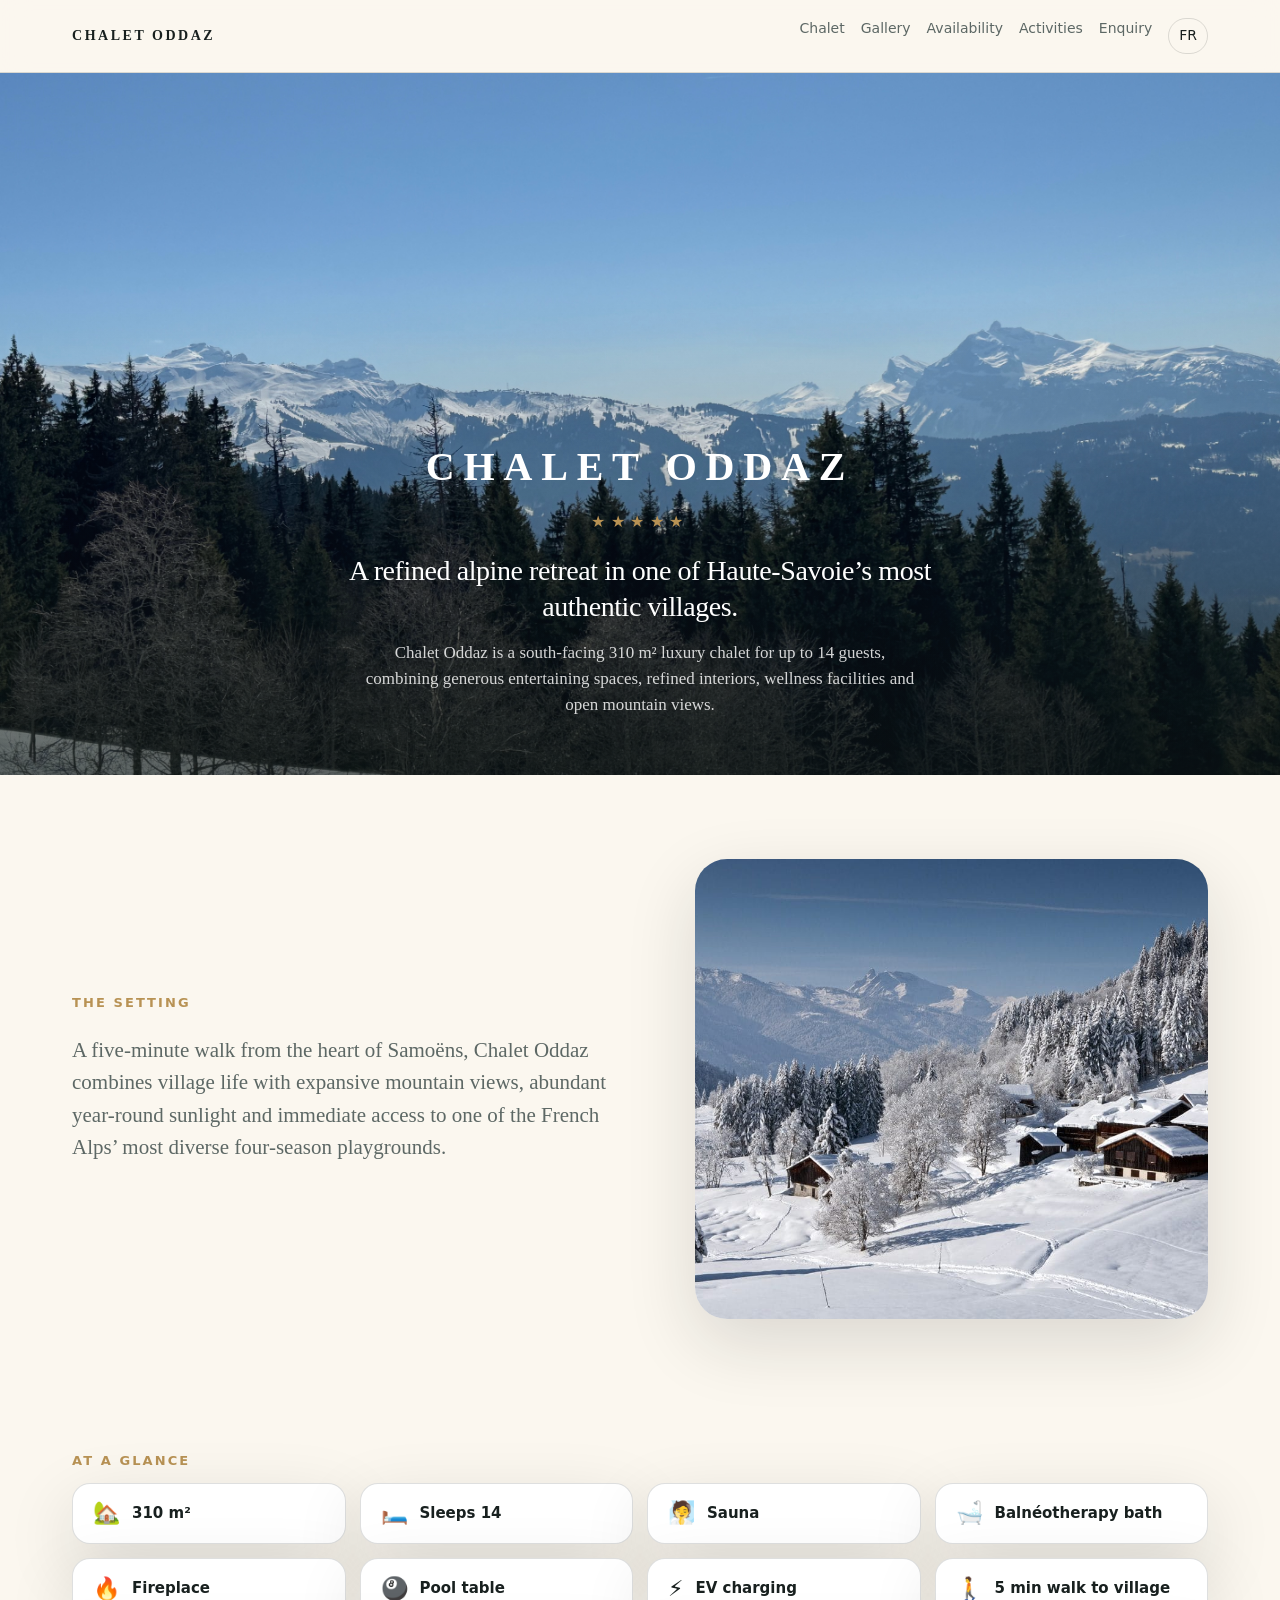
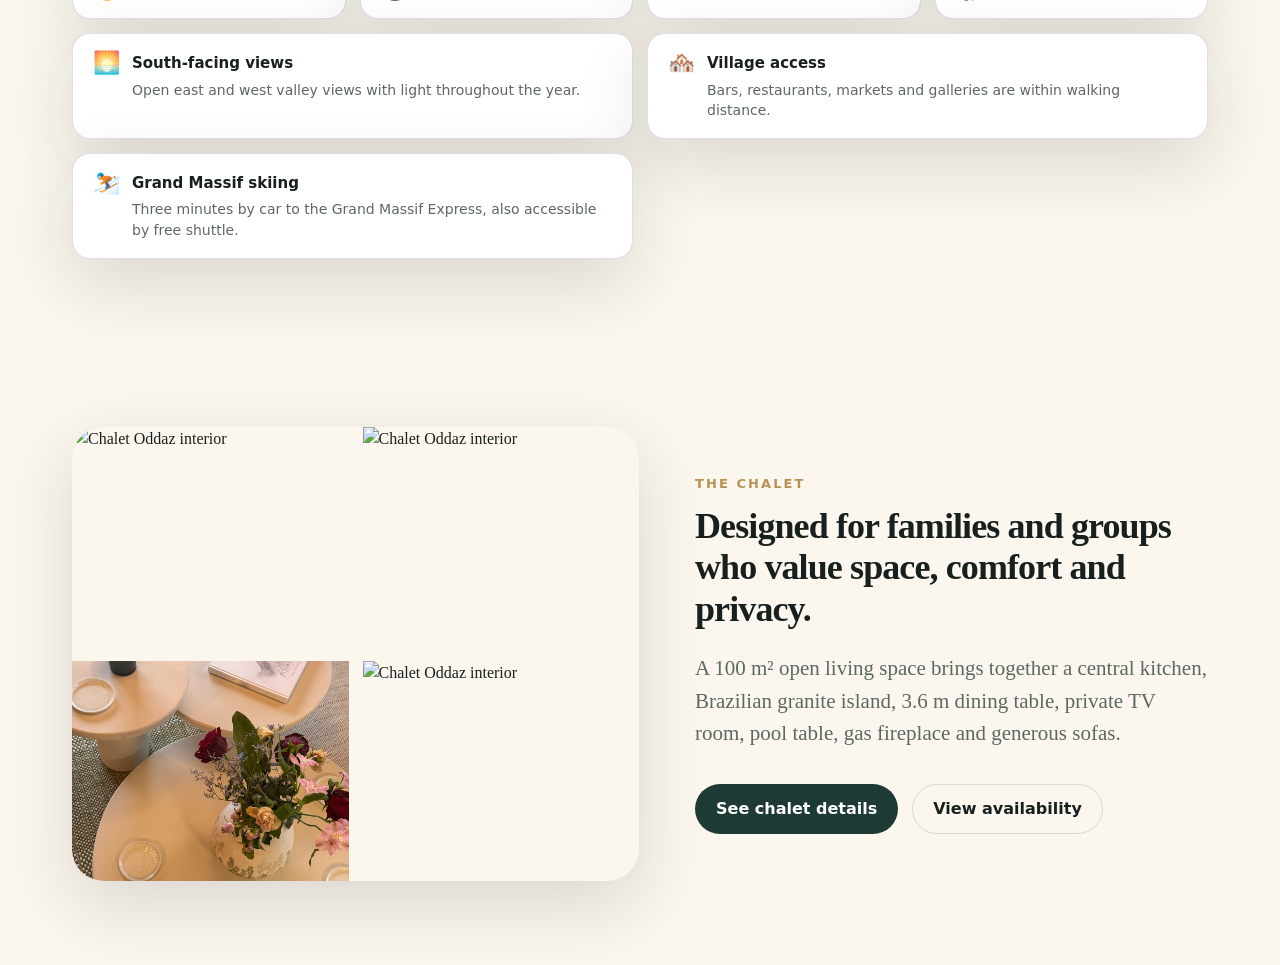
==== commit c310f7af: "Remove site footer and simplify navigation labels site-wide. Drop the footer from all pages and rena" ====
--- a/index.html
+++ b/index.html
@@ -14,10 +14,10 @@
   <nav class="nav" aria-label="Main navigation">
     <a class="brand" href="/">Chalet Oddaz</a>
     <div class="nav-links">
-      <a href="/chalet/">The Chalet</a>
+      <a href="/chalet/">Chalet</a>
       <a href="/gallery/">Gallery</a>
       <a href="/availability/">Availability</a>
-      <a href="/location/">Location</a>
+      <a href="/location/">Activities</a>
       <a href="/enquiry/">Enquiry</a>
       <a class="lang" href="/fr/">FR</a>
     </div>
@@ -74,13 +74,6 @@
 </section>
 </main>
 
-<footer class="footer">
-  <div class="footer-inner">
-    <div><strong>Chalet Oddaz</strong><br>Samoëns, Haute-Savoie, France</div>
-    <div><a href="/enquiry/">Rental enquiry</a></div>
-    <div>Private chalet presentation — availability on request.</div>
-  </div>
-</footer>
 <script src="/assets/site.js"></script>
 </body>
 </html>
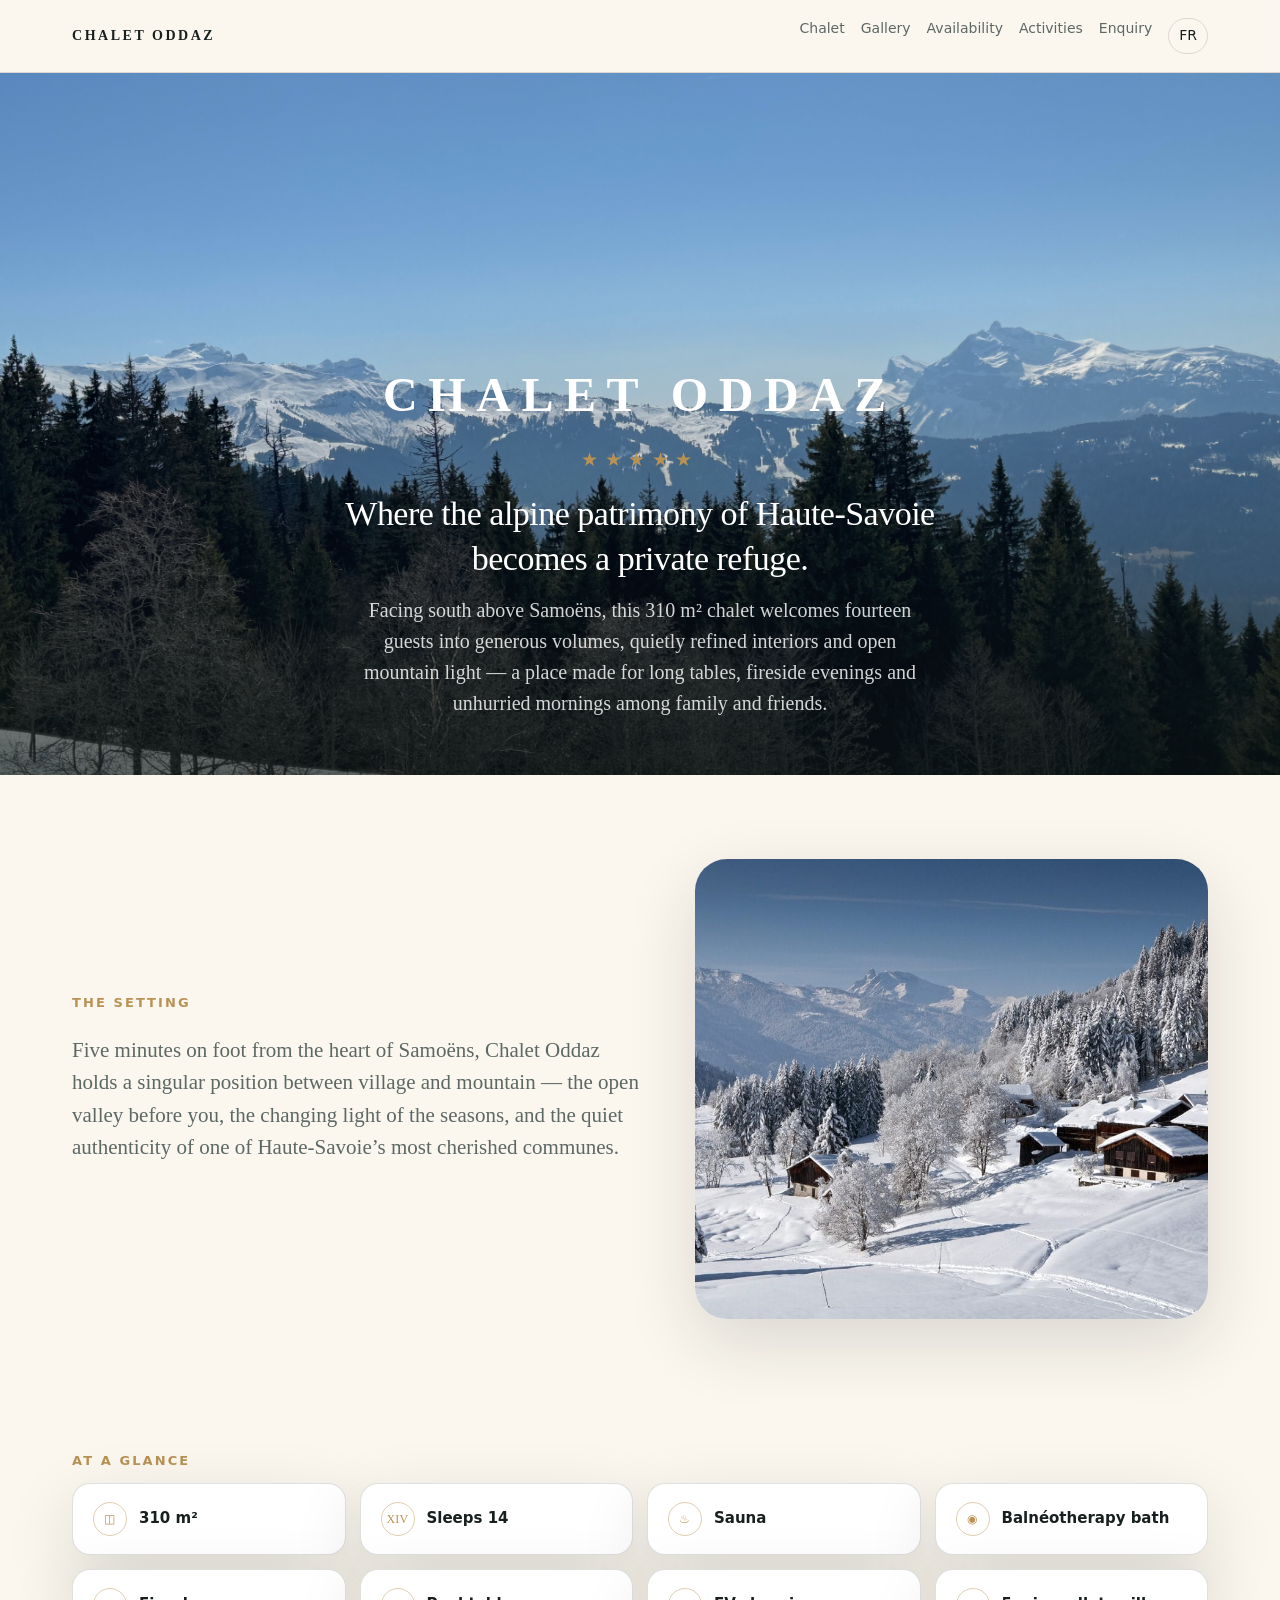
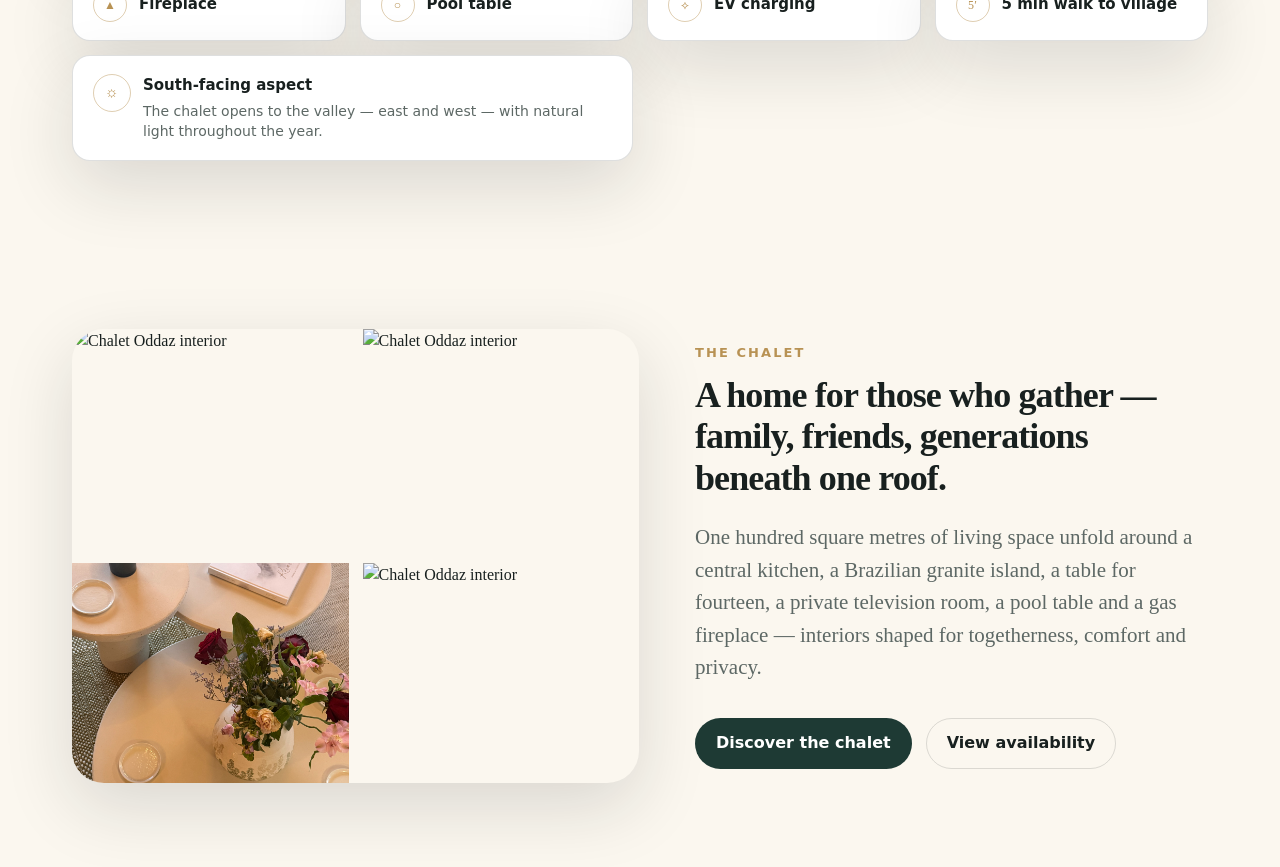
==== commit d6cfbf6a: "Refine site copy and redesign the At a Glance section. Rephrase bilingual content in an understated " ====
--- a/index.html
+++ b/index.html
@@ -3,8 +3,8 @@
 <head>
   <meta charset="utf-8" />
   <meta name="viewport" content="width=device-width, initial-scale=1" />
-  <title>Chalet Oddaz Samoëns | Luxury chalet in Haute-Savoie</title>
-  <meta name="description" content="A 310 m² luxury chalet in Samoëns, Haute-Savoie, sleeping up to 14 guests with panoramic mountain views, wellness area and year-round alpine living." />
+  <title>Chalet Oddaz Samoëns | An alpine refuge in Haute-Savoie</title>
+  <meta name="description" content="A south-facing chalet in Samoëns, Haute-Savoie — 310 m² of refined alpine living for family and friends, with open valley views and a wellness retreat." />
   <link rel="stylesheet" href="/assets/styles.css" />
   <link rel="alternate" hreflang="en" href="/" />
   <link rel="alternate" hreflang="fr" href="/fr/" />
@@ -29,14 +29,14 @@
   <div class="hero-inner">
     <p class="hero-brand">Chalet Oddaz</p>
     <p class="hero-stars" aria-hidden="true">★★★★★</p>
-    <h1>A refined alpine retreat in one of Haute-Savoie’s most authentic villages.</h1>
-    <p class="hero-copy">Chalet Oddaz is a south-facing 310 m² luxury chalet for up to 14 guests, combining generous entertaining spaces, refined interiors, wellness facilities and open mountain views.</p>
+    <h1>Where the alpine patrimony of Haute-Savoie becomes a private refuge.</h1>
+    <p class="hero-copy">Facing south above Samoëns, this 310 m² chalet welcomes fourteen guests into generous volumes, quietly refined interiors and open mountain light — a place made for long tables, fireside evenings and unhurried mornings among family and friends.</p>
   </div>
 </section>
 <section class="section split setting-section">
   <div>
     <p class="kicker">The setting</p>
-    <p class="lead">A five-minute walk from the heart of Samoëns, Chalet Oddaz combines village life with expansive mountain views, abundant year-round sunlight and immediate access to one of the French Alps’ most diverse four-season playgrounds.</p>
+    <p class="lead">Five minutes on foot from the heart of Samoëns, Chalet Oddaz holds a singular position between village and mountain — the open valley before you, the changing light of the seasons, and the quiet authenticity of one of Haute-Savoie’s most cherished communes.</p>
   </div>
   <div class="image-panel second" role="img" aria-label="Samoëns village and mountain landscape"></div>
 </section>
@@ -44,17 +44,15 @@
   <div class="glance-inner">
     <p class="kicker">At a Glance</p>
     <div class="glance-grid">
-      <div class="glance-item"><span class="glance-icon" aria-hidden="true">🏡</span><span>310 m²</span></div>
-      <div class="glance-item"><span class="glance-icon" aria-hidden="true">🛏️</span><span>Sleeps 14</span></div>
-      <div class="glance-item"><span class="glance-icon" aria-hidden="true">🧖</span><span>Sauna</span></div>
-      <div class="glance-item"><span class="glance-icon" aria-hidden="true">🛁</span><span>Balnéotherapy bath</span></div>
-      <div class="glance-item"><span class="glance-icon" aria-hidden="true">🔥</span><span>Fireplace</span></div>
-      <div class="glance-item"><span class="glance-icon" aria-hidden="true">🎱</span><span>Pool table</span></div>
-      <div class="glance-item"><span class="glance-icon" aria-hidden="true">⚡</span><span>EV charging</span></div>
-      <div class="glance-item"><span class="glance-icon" aria-hidden="true">🚶</span><span>5 min walk to village</span></div>
-      <div class="glance-item glance-item-wide"><span class="glance-icon" aria-hidden="true">🌅</span><div><strong>South-facing views</strong><p class="muted">Open east and west valley views with light throughout the year.</p></div></div>
-      <div class="glance-item glance-item-wide"><span class="glance-icon" aria-hidden="true">🏘️</span><div><strong>Village access</strong><p class="muted">Bars, restaurants, markets and galleries are within walking distance.</p></div></div>
-      <div class="glance-item glance-item-wide"><span class="glance-icon" aria-hidden="true">⛷️</span><div><strong>Grand Massif skiing</strong><p class="muted">Three minutes by car to the Grand Massif Express, also accessible by free shuttle.</p></div></div>
+      <div class="glance-item"><span class="glance-icon" aria-hidden="true">◫</span><span>310 m²</span></div>
+      <div class="glance-item"><span class="glance-icon" aria-hidden="true">XIV</span><span>Sleeps 14</span></div>
+      <div class="glance-item"><span class="glance-icon" aria-hidden="true">♨</span><span>Sauna</span></div>
+      <div class="glance-item"><span class="glance-icon" aria-hidden="true">◉</span><span>Balnéotherapy bath</span></div>
+      <div class="glance-item"><span class="glance-icon" aria-hidden="true">▲</span><span>Fireplace</span></div>
+      <div class="glance-item"><span class="glance-icon" aria-hidden="true">○</span><span>Pool table</span></div>
+      <div class="glance-item"><span class="glance-icon" aria-hidden="true">⟡</span><span>EV charging</span></div>
+      <div class="glance-item"><span class="glance-icon" aria-hidden="true">5′</span><span>5 min walk to village</span></div>
+      <div class="glance-item glance-item-wide"><span class="glance-icon glance-icon-feature" aria-hidden="true">☼</span><div><strong>South-facing aspect</strong><p class="muted">The chalet opens to the valley — east and west — with natural light throughout the year.</p></div></div>
     </div>
   </div>
 </section>
@@ -67,9 +65,9 @@
   </div>
   <div>
     <p class="kicker">The chalet</p>
-    <h2>Designed for families and groups who value space, comfort and privacy.</h2>
-    <p class="lead">A 100 m² open living space brings together a central kitchen, Brazilian granite island, 3.6 m dining table, private TV room, pool table, gas fireplace and generous sofas.</p>
-    <div class="actions"><a class="button dark" href="/chalet/">See chalet details</a><a class="button light" href="/availability/">View availability</a></div>
+    <h2>A home for those who gather — family, friends, generations beneath one roof.</h2>
+    <p class="lead">One hundred square metres of living space unfold around a central kitchen, a Brazilian granite island, a table for fourteen, a private television room, a pool table and a gas fireplace — interiors shaped for togetherness, comfort and privacy.</p>
+    <div class="actions"><a class="button dark" href="/chalet/">Discover the chalet</a><a class="button light" href="/availability/">View availability</a></div>
   </div>
 </section>
 </main>
--- a/assets/styles.css
+++ b/assets/styles.css
@@ -99,7 +99,7 @@
 }
 .hero-brand {
   margin: 0 0 12px;
-  font-size: clamp(26px, 4vw, 40px);
+  font-size: clamp(31px, 4.8vw, 48px);
   letter-spacing: .22em;
   text-transform: uppercase;
   font-weight: 700;
@@ -108,7 +108,7 @@
   margin: 0 0 18px;
   letter-spacing: .35em;
   color: var(--gold);
-  font-size: 16px;
+  font-size: 19px;
 }
 .eyebrow {
   font-family: ui-sans-serif, system-ui, -apple-system, BlinkMacSystemFont, "Segoe UI", sans-serif;
@@ -126,7 +126,7 @@
   max-width: 920px;
 }
 .hero h1 {
-  font-size: clamp(20px, 2.8vw, 28px);
+  font-size: clamp(24px, 3.36vw, 34px);
   line-height: 1.3;
   letter-spacing: -.015em;
   max-width: 620px;
@@ -135,7 +135,7 @@
 }
 .hero-copy {
   max-width: 560px;
-  font-size: clamp(15px, 1.6vw, 17px);
+  font-size: clamp(18px, 1.92vw, 20px);
   color: rgba(255,255,255,.82);
   margin: 14px auto 0;
 }
@@ -246,9 +246,24 @@
   line-height: 1.45;
 }
 .glance-icon {
-  font-size: 22px;
+  width: 34px;
+  height: 34px;
+  flex-shrink: 0;
+  display: grid;
+  place-items: center;
+  border: 1px solid rgba(184, 146, 84, .45);
+  border-radius: 50%;
+  color: var(--gold);
+  font-family: ui-serif, Georgia, Cambria, "Times New Roman", Times, serif;
+  font-size: 12px;
+  font-weight: 400;
   line-height: 1;
-  flex-shrink: 0;
+  letter-spacing: .02em;
+}
+.glance-icon-feature {
+  width: 38px;
+  height: 38px;
+  font-size: 15px;
 }
 .feature-strip {
   margin-top: -42px;
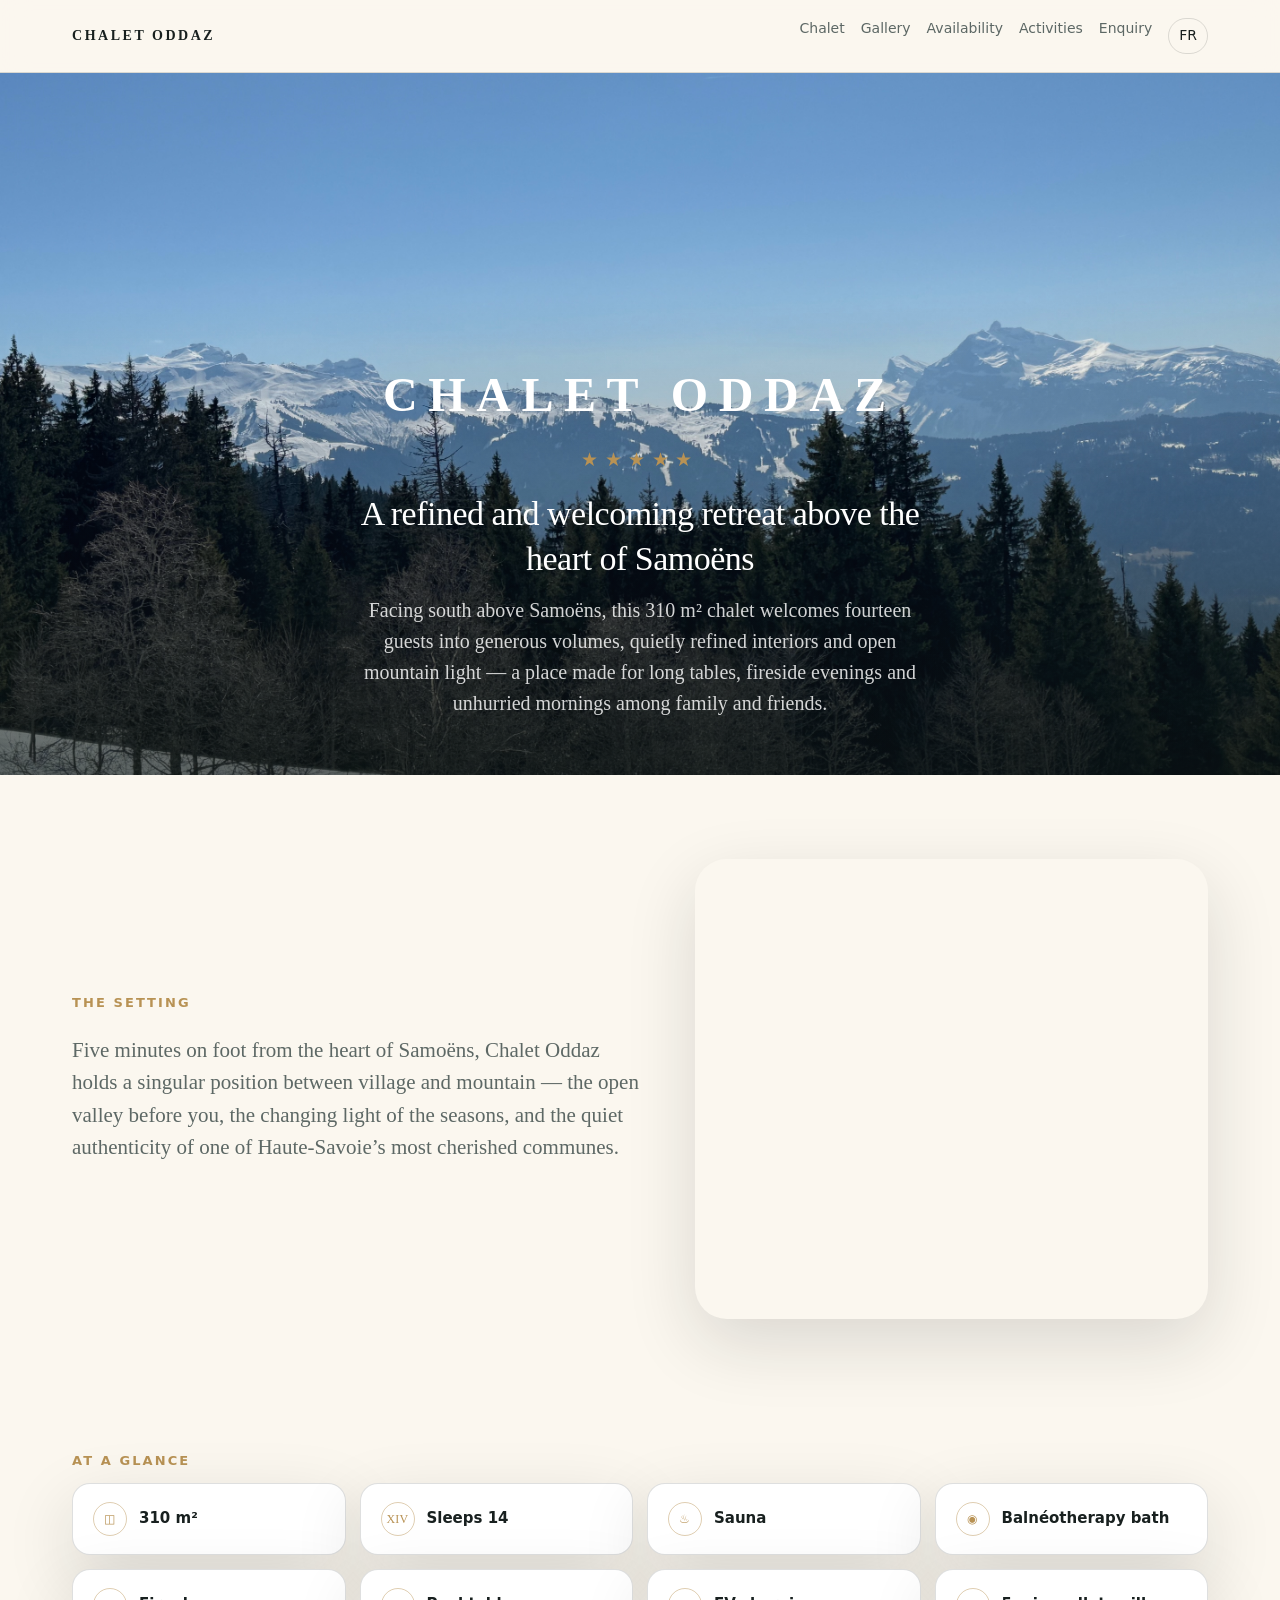
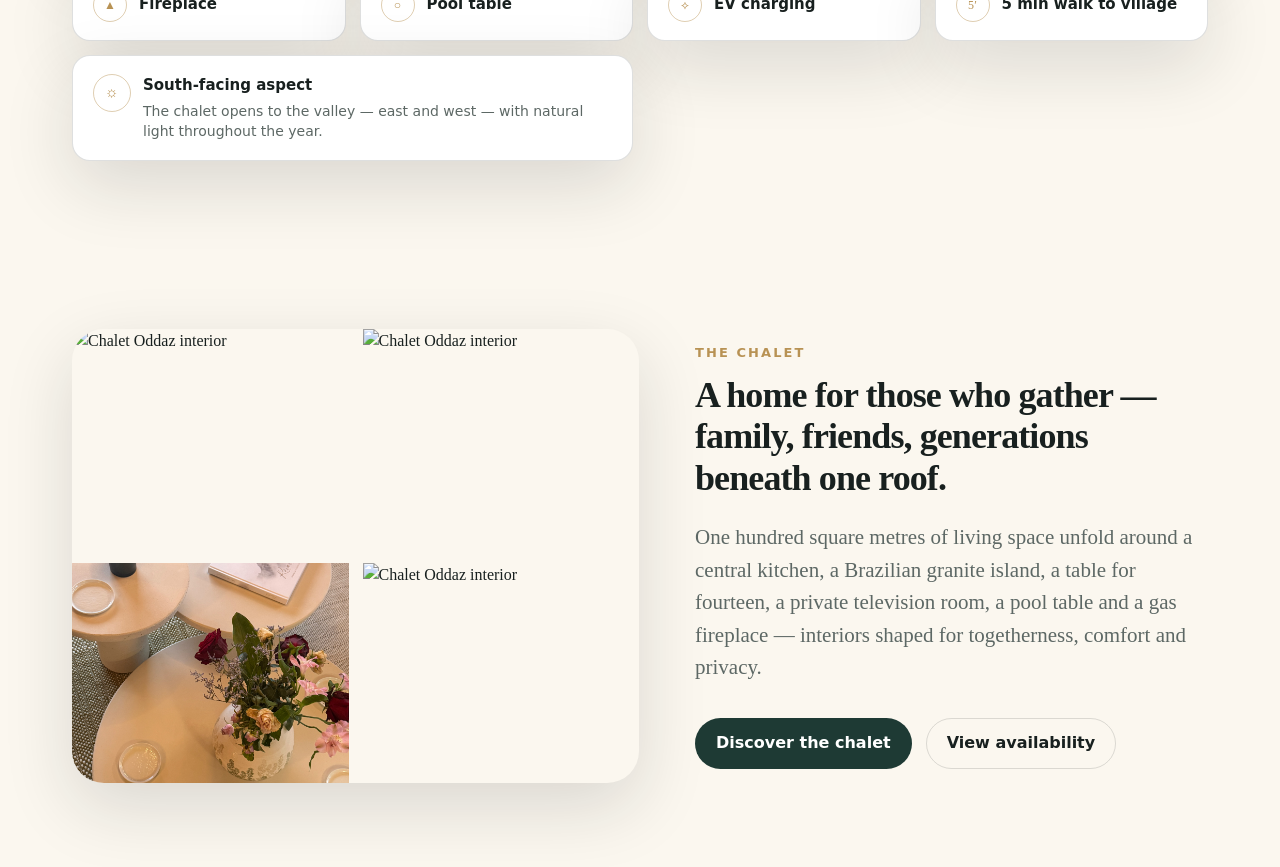
==== commit d44dbf5c: "Remap gallery photos and update homepage hero title. Point gallery and setting images at existing fi" ====
--- a/index.html
+++ b/index.html
@@ -29,7 +29,7 @@
   <div class="hero-inner">
     <p class="hero-brand">Chalet Oddaz</p>
     <p class="hero-stars" aria-hidden="true">★★★★★</p>
-    <h1>Where the alpine patrimony of Haute-Savoie becomes a private refuge.</h1>
+    <h1>A refined and welcoming retreat above the heart of Samoëns</h1>
     <p class="hero-copy">Facing south above Samoëns, this 310 m² chalet welcomes fourteen guests into generous volumes, quietly refined interiors and open mountain light — a place made for long tables, fireside evenings and unhurried mornings among family and friends.</p>
   </div>
 </section>
--- a/assets/styles.css
+++ b/assets/styles.css
@@ -293,7 +293,7 @@
   background: url('/assets/interior-placeholder.svg') center/cover no-repeat;
   box-shadow: var(--shadow);
 }
-.image-panel.second { background-image: url('/assets/photos/mairie-paysage-samoens.jpg'); }
+.image-panel.second { background-image: url('/assets/photos/IMG_6983.jpeg'); }
 .photo-grid {
   display: grid;
   grid-template-columns: repeat(2, minmax(0, 1fr));
